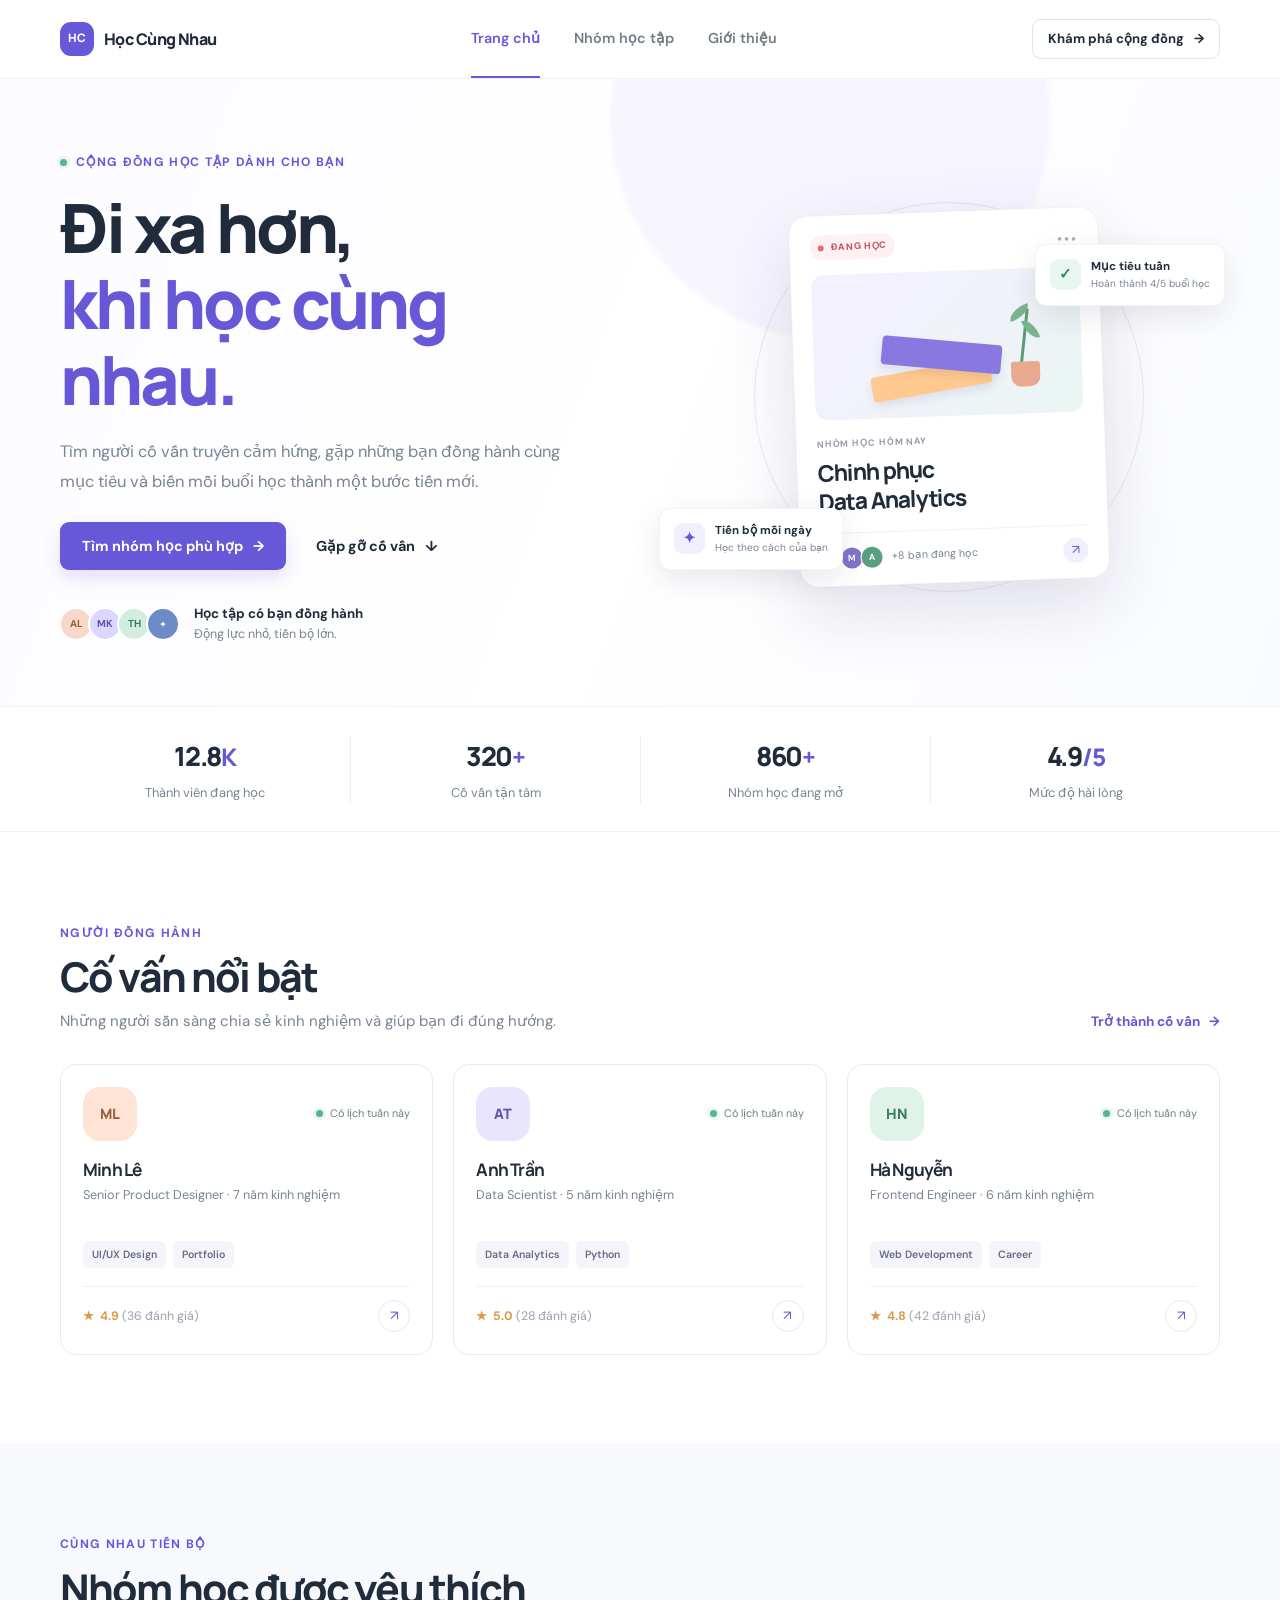
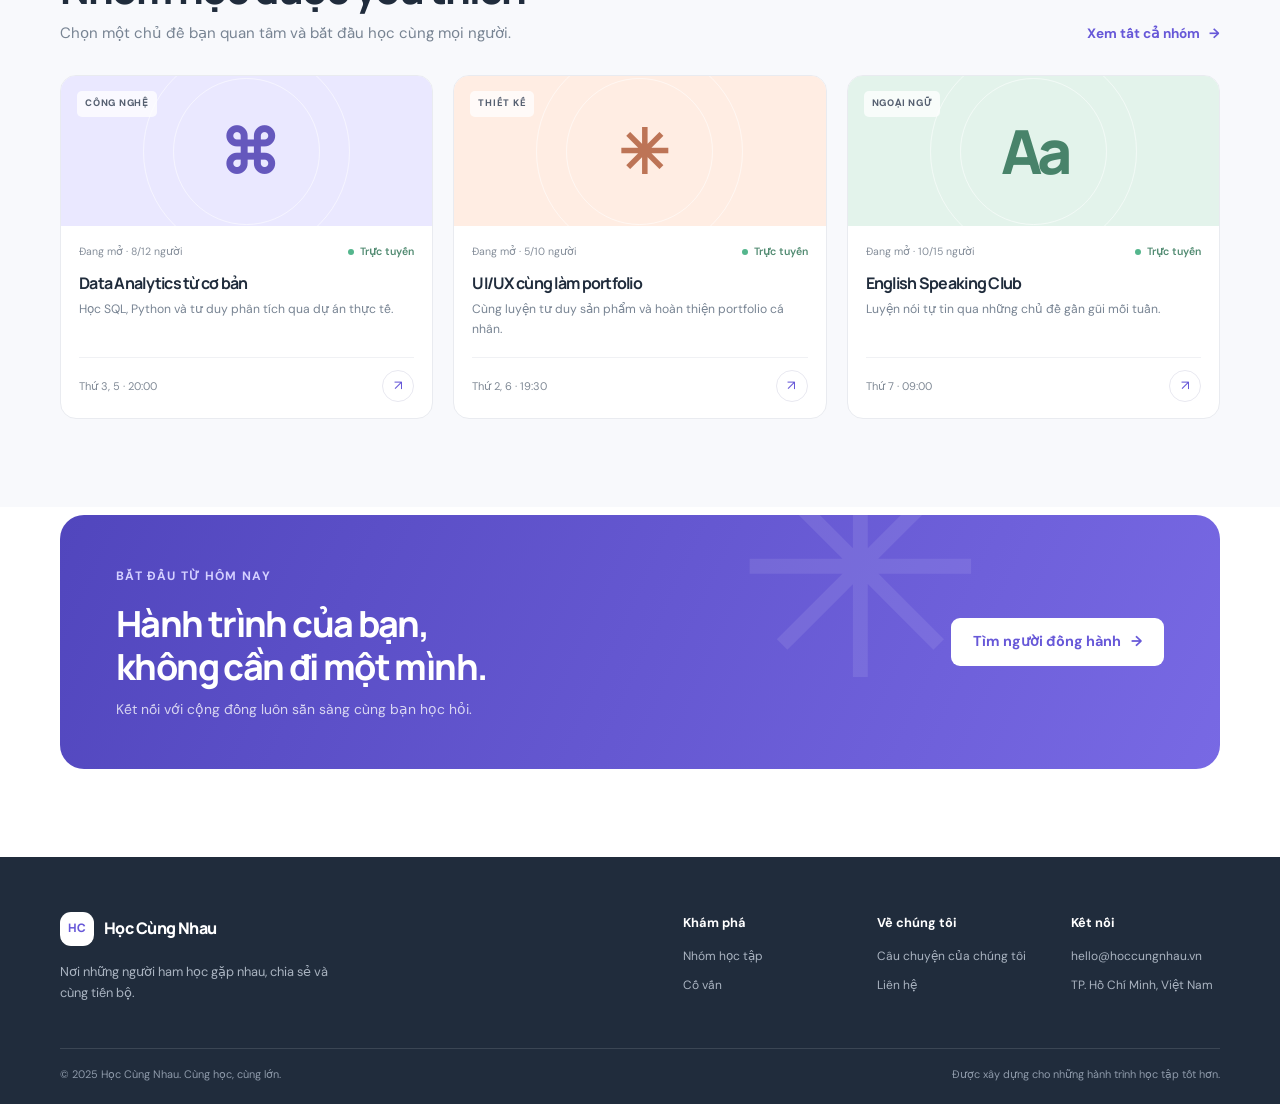
==== index.html @ ce258747 "baocaocuoiky" ====
<!doctype html>
<html lang="vi">
<head>
  <meta charset="utf-8">
  <meta name="viewport" content="width=device-width, initial-scale=1">
  <meta name="description" content="Kết nối với cố vấn và nhóm học tập phù hợp để cùng nhau tiến bộ mỗi ngày.">
  <title>Học Cùng Nhau — Kết nối cố vấn &amp; học nhóm</title>
  <link rel="stylesheet" href="style.css">
</head>
<body>
  <header class="site-header">
    <div class="container header-inner">
      <a class="brand" href="index.html" aria-label="Học Cùng Nhau - Trang chủ">
        <span class="brand-mark" aria-hidden="true">HC</span>
        <span>Học Cùng Nhau</span>
      </a>
      <nav class="main-nav" aria-label="Điều hướng chính">
        <a class="nav-link is-active" href="index.html" aria-current="page">Trang chủ</a>
        <a class="nav-link" href="study-groups.html">Nhóm học tập</a>
        <a class="nav-link" href="about.html">Giới thiệu</a>
      </nav>
      <a class="button button-small button-outline header-cta" href="study-groups.html">Khám phá cộng đồng <span aria-hidden="true">→</span></a>
    </div>
  </header>

  <main>
    <section class="hero">
      <div class="container hero-grid">
        <div class="hero-copy">
          <span class="eyebrow"><span class="status-dot" aria-hidden="true"></span> Cộng đồng học tập dành cho bạn</span>
          <h1>Đi xa hơn,<br><span class="text-gradient">khi học cùng nhau.</span></h1>
          <p class="hero-description">Tìm người cố vấn truyền cảm hứng, gặp những bạn đồng hành cùng mục tiêu và biến mỗi buổi học thành một bước tiến mới.</p>
          <div class="hero-actions">
            <a class="button button-primary" href="study-groups.html">Tìm nhóm học phù hợp <span aria-hidden="true">→</span></a>
            <a class="button button-quiet" href="#mentors">Gặp gỡ cố vấn <span aria-hidden="true">↓</span></a>
          </div>
          <div class="hero-note">
            <div class="avatar-stack" aria-hidden="true">
              <span class="avatar avatar-peach">AL</span><span class="avatar avatar-lilac">MK</span><span class="avatar avatar-mint">TH</span><span class="avatar avatar-blue">+</span>
            </div>
            <p><strong>Học tập có bạn đồng hành</strong><br>Động lực nhỏ, tiến bộ lớn.</p>
          </div>
        </div>
        <div class="hero-visual" aria-label="Minh họa nhóm học trực tuyến">
          <div class="visual-orbit orbit-one"></div>
          <div class="visual-orbit orbit-two"></div>
          <div class="visual-note note-top"><span class="note-icon note-icon-green" aria-hidden="true">✓</span><span><strong>Mục tiêu tuần</strong><small>Hoàn thành 4/5 buổi học</small></span></div>
          <div class="study-card">
            <div class="study-card-top"><span class="live-pill"><span aria-hidden="true"></span> ĐANG HỌC</span><span class="card-menu" aria-hidden="true">•••</span></div>
            <div class="study-illustration" aria-hidden="true">
              <div class="book-shape book-one"></div><div class="book-shape book-two"></div><div class="plant-stem"></div><div class="plant-leaf leaf-one"></div><div class="plant-leaf leaf-two"></div><div class="plant-pot"></div>
            </div>
            <p class="card-kicker">NHÓM HỌC HÔM NAY</p>
            <h2>Chinh phục<br>Data Analytics</h2>
            <div class="study-card-bottom"><div class="mini-avatars"><span class="mini-avatar mini-coral">L</span><span class="mini-avatar mini-violet">M</span><span class="mini-avatar mini-green">A</span></div><span>+8 bạn đang học</span><span class="arrow-circle" aria-hidden="true">↗</span></div>
          </div>
          <div class="visual-note note-bottom"><span class="note-icon note-icon-purple" aria-hidden="true">✦</span><span><strong>Tiến bộ mỗi ngày</strong><small>Học theo cách của bạn</small></span></div>
        </div>
      </div>
    </section>

    <section class="stats-section" aria-label="Thống kê cộng đồng">
      <div class="container stats-grid">
        <div class="stat-item"><strong>12.8<span>K</span></strong><span>Thành viên đang học</span></div>
        <div class="stat-item"><strong>320<span>+</span></strong><span>Cố vấn tận tâm</span></div>
        <div class="stat-item"><strong>860<span>+</span></strong><span>Nhóm học đang mở</span></div>
        <div class="stat-item"><strong>4.9<span>/5</span></strong><span>Mức độ hài lòng</span></div>
      </div>
    </section>

    <section class="section" id="mentors">
      <div class="container">
        <div class="section-heading">
          <div><span class="eyebrow">Người đồng hành</span><h2>Cố vấn nổi bật</h2><p>Những người sẵn sàng chia sẻ kinh nghiệm và giúp bạn đi đúng hướng.</p></div>
          <a class="text-link" href="about.html#contact">Trở thành cố vấn <span aria-hidden="true">→</span></a>
        </div>
        <div class="mentor-grid">
          <article class="mentor-card">
            <div class="mentor-top"><span class="mentor-avatar mentor-avatar-one">ML</span><span class="availability"><span aria-hidden="true"></span> Có lịch tuần này</span></div>
            <h3>Minh Lê</h3><p class="mentor-role">Senior Product Designer · 7 năm kinh nghiệm</p>
            <div class="tag-list"><span>UI/UX Design</span><span>Portfolio</span></div>
            <div class="mentor-footer"><span class="rating"><span aria-hidden="true">★</span> 4.9 <span class="muted">(36 đánh giá)</span></span><a class="icon-link" href="about.html#contact" aria-label="Liên hệ cố vấn Minh Lê">↗</a></div>
          </article>
          <article class="mentor-card">
            <div class="mentor-top"><span class="mentor-avatar mentor-avatar-two">AT</span><span class="availability"><span aria-hidden="true"></span> Có lịch tuần này</span></div>
            <h3>Anh Trần</h3><p class="mentor-role">Data Scientist · 5 năm kinh nghiệm</p>
            <div class="tag-list"><span>Data Analytics</span><span>Python</span></div>
            <div class="mentor-footer"><span class="rating"><span aria-hidden="true">★</span> 5.0 <span class="muted">(28 đánh giá)</span></span><a class="icon-link" href="about.html#contact" aria-label="Liên hệ cố vấn Anh Trần">↗</a></div>
          </article>
          <article class="mentor-card">
            <div class="mentor-top"><span class="mentor-avatar mentor-avatar-three">HN</span><span class="availability"><span aria-hidden="true"></span> Có lịch tuần này</span></div>
            <h3>Hà Nguyễn</h3><p class="mentor-role">Frontend Engineer · 6 năm kinh nghiệm</p>
            <div class="tag-list"><span>Web Development</span><span>Career</span></div>
            <div class="mentor-footer"><span class="rating"><span aria-hidden="true">★</span> 4.8 <span class="muted">(42 đánh giá)</span></span><a class="icon-link" href="about.html#contact" aria-label="Liên hệ cố vấn Hà Nguyễn">↗</a></div>
          </article>
        </div>
      </div>
    </section>

    <section class="section section-tinted">
      <div class="container">
        <div class="section-heading">
          <div><span class="eyebrow">Cùng nhau tiến bộ</span><h2>Nhóm học được yêu thích</h2><p>Chọn một chủ đề bạn quan tâm và bắt đầu học cùng mọi người.</p></div>
          <a class="text-link" href="study-groups.html">Xem tất cả nhóm <span aria-hidden="true">→</span></a>
        </div>
        <div class="group-grid">
          <article class="group-card"><div class="group-card-art art-lavender"><span class="art-symbol" aria-hidden="true">⌘</span><span class="group-label">CÔNG NGHỆ</span></div><div class="group-card-content"><div class="group-meta"><span>Đang mở · 8/12 người</span><span class="group-online"><span aria-hidden="true"></span> Trực tuyến</span></div><h3>Data Analytics từ cơ bản</h3><p>Học SQL, Python và tư duy phân tích qua dự án thực tế.</p><div class="group-card-footer"><span>Thứ 3, 5 · 20:00</span><a class="icon-link" href="study-groups.html" aria-label="Xem nhóm Data Analytics">↗</a></div></div></article>
          <article class="group-card"><div class="group-card-art art-peach"><span class="art-symbol" aria-hidden="true">✳</span><span class="group-label">THIẾT KẾ</span></div><div class="group-card-content"><div class="group-meta"><span>Đang mở · 5/10 người</span><span class="group-online"><span aria-hidden="true"></span> Trực tuyến</span></div><h3>UI/UX cùng làm portfolio</h3><p>Cùng luyện tư duy sản phẩm và hoàn thiện portfolio cá nhân.</p><div class="group-card-footer"><span>Thứ 2, 6 · 19:30</span><a class="icon-link" href="study-groups.html" aria-label="Xem nhóm UI/UX">↗</a></div></div></article>
          <article class="group-card"><div class="group-card-art art-mint"><span class="art-symbol" aria-hidden="true">Aa</span><span class="group-label">NGOẠI NGỮ</span></div><div class="group-card-content"><div class="group-meta"><span>Đang mở · 10/15 người</span><span class="group-online"><span aria-hidden="true"></span> Trực tuyến</span></div><h3>English Speaking Club</h3><p>Luyện nói tự tin qua những chủ đề gần gũi mỗi tuần.</p><div class="group-card-footer"><span>Thứ 7 · 09:00</span><a class="icon-link" href="study-groups.html" aria-label="Xem nhóm English Speaking Club">↗</a></div></div></article>
        </div>
      </div>
    </section>

    <section class="cta-section">
      <div class="container cta-panel"><div><span class="eyebrow eyebrow-light">Bắt đầu từ hôm nay</span><h2>Hành trình của bạn,<br>không cần đi một mình.</h2><p>Kết nối với cộng đồng luôn sẵn sàng cùng bạn học hỏi.</p></div><a class="button button-light" href="study-groups.html">Tìm người đồng hành <span aria-hidden="true">→</span></a><span class="cta-decoration" aria-hidden="true">✳</span></div>
    </section>
  </main>

  <footer class="site-footer">
    <div class="container footer-main"><div class="footer-brand"><a class="brand brand-light" href="index.html"><span class="brand-mark" aria-hidden="true">HC</span><span>Học Cùng Nhau</span></a><p>Nơi những người ham học gặp nhau, chia sẻ và cùng tiến bộ.</p></div><div class="footer-links"><div><strong>Khám phá</strong><a href="study-groups.html">Nhóm học tập</a><a href="index.html#mentors">Cố vấn</a></div><div><strong>Về chúng tôi</strong><a href="about.html">Câu chuyện của chúng tôi</a><a href="about.html#contact">Liên hệ</a></div><div><strong>Kết nối</strong><a href="mailto:hello@hoccungnhau.vn">hello@hoccungnhau.vn</a><span>TP. Hồ Chí Minh, Việt Nam</span></div></div></div>
    <div class="container footer-bottom"><span>© 2025 Học Cùng Nhau. Cùng học, cùng lớn.</span><span>Được xây dựng cho những hành trình học tập tốt hơn.</span></div>
  </footer>
</body>
</html>
---- style.css ----
@import url('https://fonts.googleapis.com/css2?family=DM+Sans:wght@400;500;600;700&family=Manrope:wght@400;500;600;700;800&display=swap');

:root {
  color-scheme: light;
  --color-ink: #202c3c;
  --color-muted: #788493;
  --color-primary: #6758d8;
  --color-primary-dark: #5143bd;
  --color-primary-soft: #f0efff;
  --color-green: #4ea988;
  --color-line: #e9ebf0;
  --color-surface: #ffffff;
  --color-surface-soft: #f8f9fc;
  --color-navy: #202c3c;
  --color-peach: #fff0e8;
  --color-lilac: #efedff;
  --color-mint: #e8f6f0;
  --font-body: "DM Sans", "Segoe UI", sans-serif;
  --font-heading: "Manrope", "Segoe UI", sans-serif;
  --container-width: 1160px;
  --radius-card: 16px;
  --radius-large: 24px;
  --shadow-card: 0 12px 36px rgba(32, 44, 60, 0.06);
}

* { box-sizing: border-box; }
html { scroll-behavior: smooth; }
body { margin: 0; color: var(--color-ink); background: var(--color-surface); font-family: var(--font-body); font-size: 15px; line-height: 1.65; -webkit-font-smoothing: antialiased; }
a { color: inherit; text-decoration: none; }
button, a { -webkit-tap-highlight-color: transparent; }
img { display: block; max-width: 100%; }
.container { width: min(var(--container-width), calc(100% - 48px)); margin-inline: auto; }
h1, h2, h3, p { margin-top: 0; }
h1, h2, h3 { font-family: var(--font-heading); letter-spacing: -0.045em; }
h1 { margin-bottom: 20px; font-size: clamp(2.7rem, 5.5vw, 4.25rem); line-height: 1.12; font-weight: 800; }
h2 { margin-bottom: 12px; font-size: clamp(1.9rem, 3.2vw, 2.6rem); line-height: 1.2; font-weight: 750; }
h3 { margin-bottom: 6px; font-size: 1.08rem; line-height: 1.4; font-weight: 700; }

.site-header { position: relative; z-index: 5; border-bottom: 1px solid rgba(32, 44, 60, 0.06); background: rgba(255,255,255,.96); }
.header-inner { min-height: 78px; display: flex; align-items: center; justify-content: space-between; gap: 30px; }
.brand { display: inline-flex; align-items: center; gap: 10px; color: var(--color-ink); font-family: var(--font-heading); font-size: 1rem; font-weight: 800; letter-spacing: -.035em; white-space: nowrap; }
.brand-mark { width: 34px; height: 34px; display: grid; place-items: center; border-radius: 11px; color: #fff; background: var(--color-primary); font-size: .73rem; letter-spacing: -.03em; }
.main-nav { height: 78px; display: flex; align-items: stretch; gap: 34px; }
.nav-link { position: relative; display: inline-flex; align-items: center; color: #727d8a; font-size: .9rem; font-weight: 600; transition: color .2s ease; }
.nav-link:hover, .nav-link.is-active { color: var(--color-primary); }
.nav-link.is-active::after { position: absolute; right: 0; bottom: 0; left: 0; height: 2px; background: var(--color-primary); content: ""; }
.button { min-height: 48px; display: inline-flex; align-items: center; justify-content: center; gap: 10px; padding: 0 21px; border: 1px solid transparent; border-radius: 9px; font-family: var(--font-body); font-size: .9rem; font-weight: 700; line-height: 1.2; transition: transform .2s ease, background .2s ease, border-color .2s ease; }
.button:hover { transform: translateY(-2px); }
.button-small { min-height: 40px; padding-inline: 15px; font-size: .82rem; }
.button-primary { color: #fff; background: var(--color-primary); box-shadow: 0 8px 18px rgba(103,88,216,.18); }
.button-primary:hover { background: var(--color-primary-dark); }
.button-outline { border-color: #e2e4ec; color: var(--color-ink); background: #fff; }
.button-outline:hover { border-color: var(--color-primary); color: var(--color-primary); }
.button-quiet { color: var(--color-ink); background: transparent; }
.button-quiet:hover { color: var(--color-primary); }
.button-dark { color: #fff; background: var(--color-navy); }
.button-dark:hover { background: #35465e; }
.button-light { color: var(--color-primary); background: #fff; }
.button-light:hover { background: #f4f2ff; }

.hero { position: relative; overflow: hidden; background: linear-gradient(110deg, #fcfbff 0%, #fff 50%, #fafbff 100%); }
.hero::before { position: absolute; top: -180px; right: 18%; width: 440px; height: 440px; border-radius: 50%; background: rgba(239,237,255,.52); filter: blur(2px); content: ""; }
.hero-grid { position: relative; min-height: 580px; display: grid; grid-template-columns: 1.02fr .98fr; align-items: center; gap: 55px; padding-block: 70px 62px; }
.hero-copy { position: relative; z-index: 1; }
.eyebrow { display: inline-flex; align-items: center; gap: 9px; margin-bottom: 16px; color: var(--color-primary); font-size: .76rem; font-weight: 700; letter-spacing: .11em; text-transform: uppercase; }
.status-dot, .availability > span, .group-online > span, .room-open > span { width: 7px; height: 7px; display: inline-block; border-radius: 50%; background: #54b68d; box-shadow: 0 0 0 3px rgba(84,182,141,.13); }
.text-gradient { color: var(--color-primary); }
.hero-description { max-width: 500px; margin-bottom: 26px; color: var(--color-muted); font-size: 1.03rem; line-height: 1.8; }
.hero-actions { display: flex; flex-wrap: wrap; align-items: center; gap: 8px; }
.hero-note { display: flex; align-items: center; gap: 14px; margin-top: 34px; }
.hero-note p { margin: 0; color: var(--color-muted); font-size: .78rem; line-height: 1.55; }
.hero-note strong { color: var(--color-ink); font-size: .83rem; }
.avatar-stack { display: flex; padding-left: 4px; }
.avatar { width: 34px; height: 34px; display: grid; place-items: center; margin-left: -5px; border: 2px solid #fff; border-radius: 50%; font-size: .63rem; font-weight: 700; }
.avatar-peach { color: #925f46; background: #f8d9c9; }.avatar-lilac { color: #5e53a9; background: #dcd7ff; }.avatar-mint { color: #36795e; background: #d1eddf; }.avatar-blue { color: #fff; background: #6d8bc8; }
.hero-visual { position: relative; min-height: 430px; display: grid; place-items: center; }
.visual-orbit { position: absolute; border: 1px solid rgba(103,88,216,.13); border-radius: 50%; }
.orbit-one { width: 390px; height: 390px; }.orbit-two { width: 310px; height: 310px; border-style: dashed; }
.study-card { position: relative; z-index: 1; width: min(310px, 76%); padding: 19px 20px 15px; border: 1px solid rgba(37,44,58,.06); border-radius: 19px; background: #fff; box-shadow: 0 24px 70px rgba(49,44,93,.15); transform: rotate(-2deg); }
.study-card-top, .study-card-bottom, .hero-card-heading, .room-progress { display: flex; align-items: center; justify-content: space-between; }
.live-pill { display: inline-flex; align-items: center; gap: 7px; padding: 5px 8px; border-radius: 20px; color: #ba5962; background: #fff0f1; font-size: .58rem; font-weight: 800; letter-spacing: .07em; }
.live-pill > span { width: 6px; height: 6px; border-radius: 50%; background: #e26b75; }
.card-menu { color: #a9aeb9; letter-spacing: 2px; }
.study-illustration { position: relative; height: 145px; overflow: hidden; margin: 15px 0 17px; border-radius: 13px; background: linear-gradient(135deg,#f5f0ff,#eaf5f3); }
.book-shape { position: absolute; bottom: 24px; width: 120px; height: 25px; border-radius: 4px; box-shadow: 0 5px 8px rgba(56,59,96,.1); }
.book-one { left: 57px; background: #ffc98f; transform: rotate(-8deg); }.book-two { left: 68px; bottom: 47px; height: 29px; background: #8978df; transform: rotate(7deg); }
.plant-stem { position: absolute; right: 55px; bottom: 51px; width: 3px; height: 54px; background: #5f9a76; transform: rotate(8deg); }
.plant-leaf { position: absolute; right: 50px; bottom: 95px; width: 22px; height: 12px; border-radius: 100% 0 100% 0; background: #79b58e; }
.leaf-one { transform: rotate(-18deg); }.leaf-two { right: 39px; bottom: 78px; transform: rotate(70deg); }
.plant-pot { position: absolute; right: 42px; bottom: 27px; width: 29px; height: 25px; border-radius: 3px 3px 10px 10px; background: #e9a98e; }
.card-kicker { margin-bottom: 7px; color: #959daa; font-size: .57rem; font-weight: 700; letter-spacing: .1em; }
.study-card h2 { margin-bottom: 16px; font-size: 1.43rem; line-height: 1.25; }
.study-card-bottom { justify-content: flex-start; gap: 8px; padding-top: 12px; border-top: 1px solid #f0f0f4; color: var(--color-muted); font-size: .67rem; }
.mini-avatars { display: flex; padding-left: 3px; }.mini-avatar { width: 23px; height: 23px; display: grid; place-items: center; margin-left: -3px; border: 1px solid #fff; border-radius: 50%; color: #fff; font-size: .55rem; font-weight: 700; }.mini-coral { background: #e69b80; }.mini-violet { background: #8374ca; }.mini-green { background: #5b9f82; }
.arrow-circle { width: 25px; height: 25px; display: grid; place-items: center; margin-left: auto; border-radius: 50%; color: var(--color-primary); background: var(--color-primary-soft); font-size: .8rem; }
.visual-note { position: absolute; z-index: 2; display: flex; align-items: center; gap: 10px; padding: 12px 14px; border: 1px solid rgba(32,44,60,.05); border-radius: 12px; background: #fff; box-shadow: 0 10px 30px rgba(32,44,60,.1); }
.visual-note strong, .visual-note small { display: block; }.visual-note strong { font-size: .72rem; }.visual-note small { color: var(--color-muted); font-size: .64rem; }
.note-top { top: 62px; right: -5px; }.note-bottom { bottom: 42px; left: -20px; }
.note-icon { width: 31px; height: 31px; display: grid; place-items: center; border-radius: 9px; font-weight: 700; }.note-icon-green { color: #398766; background: #e7f6ef; }.note-icon-purple { color: var(--color-primary); background: #f0efff; }

.stats-section { position: relative; z-index: 2; border-block: 1px solid #f0f1f5; background: #fff; }
.stats-grid { display: grid; grid-template-columns: repeat(4,1fr); padding-block: 28px; }
.stat-item { display: flex; flex-direction: column; align-items: center; gap: 3px; text-align: center; }
.stat-item + .stat-item { border-left: 1px solid #eceef2; }
.stat-item strong { font-family: var(--font-heading); font-size: 1.65rem; font-weight: 800; letter-spacing: -.05em; }.stat-item strong span { color: var(--color-primary); font-size: .92em; }
.stat-item > span { color: var(--color-muted); font-size: .8rem; }
.section { padding-block: 88px; }.section-tinted { background: var(--color-surface-soft); }
.section-heading { display: flex; align-items: end; justify-content: space-between; gap: 25px; margin-bottom: 30px; }
.section-heading .eyebrow { margin-bottom: 9px; }.section-heading h2 { margin-bottom: 8px; }.section-heading p { max-width: 520px; margin-bottom: 0; color: var(--color-muted); }
.text-link { display: inline-flex; align-items: center; gap: 9px; color: var(--color-primary); font-size: .85rem; font-weight: 700; white-space: nowrap; }.text-link:hover { color: var(--color-primary-dark); }
.mentor-grid { display: grid; grid-template-columns: repeat(3,minmax(0,1fr)); gap: 20px; }
.mentor-card { padding: 22px; border: 1px solid var(--color-line); border-radius: var(--radius-card); background: #fff; transition: box-shadow .2s ease, transform .2s ease; }.mentor-card:hover,.group-card:hover,.room-card:hover { transform: translateY(-3px); box-shadow: var(--shadow-card); }
.mentor-top { display: flex; align-items: center; justify-content: space-between; margin-bottom: 17px; }.mentor-avatar { width: 54px; height: 54px; display: grid; place-items: center; border-radius: 17px; font-family: var(--font-heading); font-size: .9rem; font-weight: 800; }.mentor-avatar-one { color: #9c5e46; background: #ffe4d5; }.mentor-avatar-two { color: #5f53ad; background: #e9e5ff; }.mentor-avatar-three { color: #3e7e65; background: #dff3e8; }
.availability { display: inline-flex; align-items: center; gap: 7px; color: #6c837b; font-size: .68rem; }
.mentor-card h3 { margin-bottom: 3px; font-size: 1.08rem; }.mentor-role { min-height: 41px; margin-bottom: 15px; color: var(--color-muted); font-size: .79rem; }
.tag-list { display: flex; flex-wrap: wrap; gap: 7px; margin-bottom: 18px; }.tag-list span { padding: 5px 9px; border-radius: 6px; color: #666b86; background: #f4f4fa; font-size: .66rem; font-weight: 600; }
.mentor-footer { display: flex; align-items: center; justify-content: space-between; padding-top: 13px; border-top: 1px solid #f0f1f4; }.rating { color: #d99a45; font-size: .77rem; font-weight: 700; }.rating > span:first-child { margin-right: 3px; }.muted { color: #9aa2ad; font-weight: 400; }.icon-link { width: 32px; height: 32px; display: grid; place-items: center; border: 1px solid #e8e8f0; border-radius: 50%; color: var(--color-primary); font-size: .85rem; transition: background .2s ease; }.icon-link:hover { background: var(--color-primary-soft); }
.group-grid { display: grid; grid-template-columns: repeat(3,minmax(0,1fr)); gap: 20px; }
.group-card { overflow: hidden; border: 1px solid var(--color-line); border-radius: var(--radius-card); background: #fff; transition: box-shadow .2s ease, transform .2s ease; }
.group-card-art { position: relative; min-height: 150px; display: grid; place-items: center; overflow: hidden; }.group-card-art::before,.group-card-art::after { position: absolute; border: 1px solid rgba(255,255,255,.55); border-radius: 50%; content: ""; }.group-card-art::before { width: 145px; height: 145px; }.group-card-art::after { width: 205px; height: 205px; }
.art-lavender { background: #eae8ff; color: #6558bd; }.art-peach { background: #ffede3; color: #bd7456; }.art-mint { background: #e3f3eb; color: #48836a; }.art-blue { background: #e3effb; color: #4c78a7; }.art-yellow { background: #f8f0d9; color: #99803c; }
.art-symbol { position: relative; z-index: 1; font-family: var(--font-heading); font-size: 3.8rem; font-weight: 800; letter-spacing: -.1em; }.group-label { position: absolute; z-index: 1; top: 15px; left: 16px; padding: 5px 8px; border-radius: 5px; color: #566071; background: rgba(255,255,255,.76); font-size: .59rem; font-weight: 800; letter-spacing: .08em; }
.group-card-content { padding: 17px 18px 16px; }.group-meta { display: flex; align-items: center; justify-content: space-between; gap: 8px; margin-bottom: 11px; color: #858e9a; font-size: .66rem; }.group-online { display: inline-flex; align-items: center; gap: 6px; color: #528b72; font-weight: 600; }.group-online > span { width: 6px; height: 6px; box-shadow: none; }
.group-card-content h3 { margin-bottom: 6px; font-size: 1rem; }.group-card-content > p { min-height: 43px; margin-bottom: 14px; color: var(--color-muted); font-size: .76rem; line-height: 1.6; }
.group-card-footer { display: flex; align-items: center; justify-content: space-between; gap: 8px; padding-top: 12px; border-top: 1px solid #f0f1f4; color: #808a96; font-size: .69rem; }
.cta-section { padding-block: 8px 88px; }.cta-panel { position: relative; display: flex; align-items: center; justify-content: space-between; gap: 30px; overflow: hidden; padding: 48px 56px; border-radius: var(--radius-large); color: #fff; background: linear-gradient(115deg,#5146bd,#7869e4); }.cta-panel > div { position: relative; z-index: 1; }.cta-panel h2 { margin-bottom: 9px; font-size: clamp(1.65rem,3vw,2.25rem); }.cta-panel p { margin-bottom: 0; color: rgba(255,255,255,.76); font-size: .87rem; }.eyebrow-light { color: #d4d0ff; }.cta-decoration { position: absolute; top: -94px; right: 20%; color: rgba(255,255,255,.09); font-size: 19rem; line-height: 1; }
.site-footer { color: #fff; background: #202c3c; }.footer-main { display: flex; justify-content: space-between; gap: 70px; padding-block: 55px 45px; }.brand-light { color: #fff; }.brand-light .brand-mark { color: var(--color-primary); background: #fff; }.footer-brand { max-width: 270px; }.footer-brand p { margin: 15px 0 0; color: #aab4c1; font-size: .8rem; }.footer-links { display: grid; grid-template-columns: repeat(3,minmax(140px,1fr)); gap: 45px; }.footer-links > div { display: flex; flex-direction: column; align-items: flex-start; gap: 9px; color: #aab4c1; font-size: .75rem; }.footer-links strong { margin-bottom: 5px; color: #fff; font-size: .8rem; }.footer-links a:hover { color: #fff; }.footer-bottom { display: flex; justify-content: space-between; gap: 20px; padding-block: 17px 20px; border-top: 1px solid rgba(255,255,255,.12); color: #8e9aaa; font-size: .68rem; }

/* Study groups and about pages */
.page-hero { overflow: hidden; background: linear-gradient(110deg,#fcfbff,#fff 68%,#f8faff); }.page-hero-grid { min-height: 405px; display: grid; grid-template-columns: 1.1fr .9fr; align-items: center; gap: 70px; padding-block: 60px; }.page-hero-grid > div:first-child > p { max-width: 540px; margin-bottom: 23px; color: var(--color-muted); font-size: .98rem; line-height: 1.8; }.page-hero h1 { font-size: clamp(2.55rem,4.7vw,3.55rem); }
.page-hero-card { padding: 24px; border: 1px solid rgba(32,44,60,.06); border-radius: 19px; background: #fff; box-shadow: 0 18px 55px rgba(49,44,93,.1); }.hero-card-heading { margin-bottom: 22px; }.room-people { display: flex; padding-left: 5px; }.room-avatar { width: 43px; height: 43px; display: grid; place-items: center; margin-left: -5px; border: 2px solid #fff; border-radius: 50%; font-size: .67rem; font-weight: 700; }.room-avatar-one { color: #935e49; background: #f7dbc9; }.room-avatar-two { color: #665bad; background: #e0dbff; }.room-avatar-three { color: #397c60; background: #d5efdf; }.room-avatar-four { color: #596c82; background: #e8eef5; }.page-hero-card h2 { margin: 18px 0 3px; font-size: 1.35rem; }.page-hero-card > p { margin-bottom: 18px; color: var(--color-muted); font-size: .79rem; }.room-progress { margin-bottom: 8px; color: #7d8794; font-size: .68rem; }.room-progress > span:first-child { display: inline-flex; align-items: center; gap: 7px; }.room-progress > span:first-child > span { width: 7px; height: 7px; border-radius: 50%; background: #54b68d; }.progress-track { height: 5px; overflow: hidden; margin-bottom: 19px; border-radius: 9px; background: #f0f0f5; }.progress-track > span { width: 65%; height: 100%; display: block; border-radius: inherit; background: #8c7ae5; }.compact-stats .stats-grid { padding-block: 22px; }
.room-grid { display: grid; grid-template-columns: repeat(3,minmax(0,1fr)); gap: 20px; }.room-card { padding: 20px; border: 1px solid var(--color-line); border-radius: var(--radius-card); background: #fff; transition: box-shadow .2s ease, transform .2s ease; }.room-card-top { display: flex; align-items: center; justify-content: space-between; gap: 8px; color: #727d8a; font-size: .68rem; }.room-type { display: inline-flex; align-items: center; gap: 6px; }.room-type > span { color: var(--color-primary); }.room-open { display: inline-flex; align-items: center; gap: 6px; color: #588a72; font-size: .64rem; font-weight: 600; }.room-open > span { width: 6px; height: 6px; box-shadow: none; }.room-card-icon { width: 52px; height: 52px; display: grid; place-items: center; margin-block: 20px 14px; border-radius: 15px; font-size: 1.55rem; }.room-icon-lilac { color: #695bbf; background: var(--color-lilac); }.room-icon-peach { color: #bb7558; background: var(--color-peach); }.room-icon-mint { color: #4b8a6e; background: var(--color-mint); }.room-card h3 { margin-bottom: 5px; }.room-card > p { min-height: 42px; margin-bottom: 17px; color: var(--color-muted); font-size: .76rem; }.room-card-bottom { display: flex; align-items: center; justify-content: space-between; gap: 10px; padding-top: 13px; border-top: 1px solid #f0f1f4; color: #818b97; font-size: .67rem; }.notice-line { display: flex; align-items: center; gap: 9px; margin: 21px 0 0; color: #7f8996; font-size: .76rem; }.notice-line > span { color: var(--color-primary); }
.filter-pills { display: flex; flex-wrap: wrap; gap: 7px; }.filter-pill { padding: 7px 12px; border: 1px solid #e6e8ed; border-radius: 20px; color: #727d8a; background: #fff; font-size: .72rem; font-weight: 600; }.filter-pill.is-selected { border-color: var(--color-primary); color: #fff; background: var(--color-primary); }.group-create-card { min-height: 320px; display: flex; flex-direction: column; align-items: flex-start; justify-content: center; padding: 25px; border-style: dashed; background: transparent; }.create-plus { width: 43px; height: 43px; display: grid; place-items: center; margin-bottom: 14px; border-radius: 13px; color: var(--color-primary); background: var(--color-primary-soft); font-size: 1.4rem; }.group-create-card h3 { max-width: 250px; font-size: 1.12rem; }.group-create-card p { margin-bottom: 16px; color: var(--color-muted); font-size: .8rem; }
.about-hero { background: linear-gradient(110deg,#fcfbff,#fff 60%,#fcfaf8); }.about-art { position: relative; min-height: 330px; display: grid; place-items: center; }.about-art-circle { position: absolute; border-radius: 50%; }.circle-back { width: 280px; height: 280px; background: #f0eeff; }.circle-front { width: 210px; height: 210px; border: 1px dashed rgba(103,88,216,.26); }.about-art-person { position: absolute; z-index: 1; display: grid; place-items: center; border: 5px solid #fff; border-radius: 23px; box-shadow: 0 12px 32px rgba(32,44,60,.12); font-family: var(--font-heading); font-weight: 800; }.about-art-person span { display: grid; width: 100%; height: 100%; place-items: center; }.person-a { top: 37px; left: 20%; width: 74px; height: 74px; color: #9b624c; background: #f7d8c6; transform: rotate(-9deg); }.person-b { top: 118px; right: 14%; width: 84px; height: 84px; color: #5c51a7; background: #dcd7ff; transform: rotate(8deg); }.person-c { bottom: 33px; left: 30%; width: 68px; height: 68px; color: #3c7c61; background: #d4eedf; transform: rotate(7deg); }.about-art-note { position: absolute; z-index: 2; display: flex; align-items: center; gap: 8px; padding: 10px 12px; border-radius: 11px; background: #fff; box-shadow: 0 9px 28px rgba(32,44,60,.11); }.about-art-note strong,.about-art-note small { display: block; }.about-art-note strong { font-size: .67rem; }.about-art-note small { color: var(--color-muted); font-size: .59rem; }.about-art-note .note-icon { width: 27px; height: 27px; font-size: .8rem; }.note-a { top: 43px; right: 0; }.note-b { bottom: 30px; left: 0; }.about-spark { position: absolute; color: #8f81df; }.spark-a { top: 32px; left: 43%; font-size: 1.4rem; }.spark-b { right: 15%; bottom: 81px; color: #e6a783; font-size: 1.2rem; }
.story-grid { display: grid; grid-template-columns: .85fr 1.15fr; gap: 100px; }.story-grid h2 { font-size: clamp(2rem,3.5vw,2.8rem); }.story-copy { max-width: 610px; color: var(--color-muted); font-size: .9rem; line-height: 1.85; }.story-copy p:last-child { margin-bottom: 0; }.story-lead { color: var(--color-ink); font-family: var(--font-heading); font-size: 1.16rem; font-weight: 600; line-height: 1.65; }
.centered-heading { justify-content: center; text-align: center; }.centered-heading p { margin-inline: auto; }.values-grid { display: grid; grid-template-columns: repeat(3,minmax(0,1fr)); gap: 20px; margin-top: 35px; }.value-card { padding: 25px; border: 1px solid var(--color-line); border-radius: var(--radius-card); background: #fff; }.value-icon { width: 45px; height: 45px; display: grid; place-items: center; margin-bottom: 18px; border-radius: 13px; font-size: 1.2rem; font-weight: 700; }.value-lilac { color: #695bbf; background: var(--color-lilac); }.value-peach { color: #bd7556; background: var(--color-peach); }.value-mint { color: #4b8a6e; background: var(--color-mint); }.value-card h3 { margin-bottom: 8px; }.value-card p { margin-bottom: 0; color: var(--color-muted); font-size: .8rem; line-height: 1.75; }
.impact-grid { display: grid; grid-template-columns: 1fr 1fr; align-items: center; gap: 80px; }.impact-grid > div:first-child > p { max-width: 440px; margin-bottom: 20px; color: var(--color-muted); }.impact-stats { display: grid; grid-template-columns: 1fr 1fr; gap: 0; border: 1px solid var(--color-line); border-radius: var(--radius-card); background: #fff; }.impact-stats > div { display: flex; flex-direction: column; gap: 3px; padding: 25px; }.impact-stats > div:nth-child(odd) { border-right: 1px solid var(--color-line); }.impact-stats > div:nth-child(-n+2) { border-bottom: 1px solid var(--color-line); }.impact-stats strong { color: var(--color-primary); font-family: var(--font-heading); font-size: 1.9rem; font-weight: 800; letter-spacing: -.05em; }.impact-stats span { color: var(--color-muted); font-size: .78rem; }
.contact-section { padding-block: 78px; color: #fff; background: linear-gradient(118deg,#283448,#202c3c 60%,#2d3452); }.contact-grid { display: grid; grid-template-columns: .85fr 1.15fr; align-items: center; gap: 85px; }.contact-copy h2 { margin-bottom: 14px; font-size: clamp(2.2rem,4vw,3.2rem); }.contact-copy > p { max-width: 390px; margin-bottom: 27px; color: #b6c0cd; font-size: .89rem; line-height: 1.8; }.contact-detail { display: flex; align-items: center; gap: 12px; margin-top: 18px; }.contact-detail-icon { width: 38px; height: 38px; display: grid; place-items: center; border-radius: 11px; color: #dbd7ff; background: rgba(255,255,255,.1); }.contact-detail small,.contact-detail span:last-child > span,.contact-detail a { display: block; }.contact-detail small { color: #aab5c3; font-size: .65rem; }.contact-detail a,.contact-detail span:last-child > span { color: #fff; font-size: .8rem; }
.contact-card { padding: 28px; border-radius: 18px; color: var(--color-ink); background: #fff; }.contact-card .eyebrow { margin-bottom: 8px; }.contact-card h3 { margin-bottom: 4px; font-size: 1.3rem; }.contact-card > p { margin-bottom: 18px; color: var(--color-muted); font-size: .78rem; }.contact-options { display: flex; flex-direction: column; gap: 8px; }.contact-options > a { display: flex; align-items: center; gap: 12px; padding: 12px; border: 1px solid #eceef2; border-radius: 11px; transition: border-color .2s ease, background .2s ease; }.contact-options > a:hover { border-color: #d8d3ff; background: #faf9ff; }.option-icon { width: 37px; height: 37px; display: grid; flex: 0 0 auto; place-items: center; border-radius: 10px; }.option-purple { color: #695bbf; background: var(--color-lilac); }.option-peach { color: #bd7556; background: var(--color-peach); }.option-green { color: #4b8a6e; background: var(--color-mint); }.contact-options strong,.contact-options small { display: block; }.contact-options strong { font-size: .77rem; }.contact-options small { color: var(--color-muted); font-size: .65rem; }.option-arrow { margin-left: auto; color: var(--color-primary); }.contact-response { margin: 14px 0 0; color: #929ba7; font-size: .67rem; }

@media (max-width: 900px) {
  .header-inner { gap: 15px; }.main-nav { gap: 20px; }.header-cta { display: none; }
  .hero-grid { gap: 20px; }.hero-visual { transform: scale(.9); }
  .page-hero-grid { gap: 35px; }.room-grid { grid-template-columns: repeat(2,minmax(0,1fr)); }.room-card:last-child { grid-column: span 2; }
  .story-grid { gap: 55px; }.contact-grid { gap: 45px; }.footer-main { gap: 35px; }.footer-links { gap: 22px; }
}
@media (max-width: 680px) {
  .container { width: min(100% - 36px, var(--container-width)); }
  .header-inner { min-height: 68px; flex-wrap: wrap; gap: 0; }.brand { font-size: .9rem; }.brand-mark { width: 31px; height: 31px; }.main-nav { order: 2; width: 100%; height: 43px; justify-content: space-between; gap: 12px; }.nav-link { font-size: .76rem; }
  h1 { font-size: clamp(2.5rem,11vw,3.45rem); }.hero-grid { grid-template-columns: 1fr; gap: 4px; padding-block: 58px 25px; }.hero-description { font-size: .94rem; }.hero-visual { min-height: 390px; transform: none; }.orbit-one { width: 335px; height: 335px; }.orbit-two { width: 270px; height: 270px; }.study-card { width: min(300px,78%); }.note-top { top: 40px; right: 0; }.note-bottom { bottom: 25px; left: 0; }
  .stats-grid { grid-template-columns: repeat(2,1fr); row-gap: 22px; padding-block: 24px; }.stat-item:nth-child(3) { border-left: 0; }.stat-item strong { font-size: 1.45rem; }.stat-item > span { font-size: .72rem; }
  .section { padding-block: 62px; }.section-heading { align-items: flex-start; flex-direction: column; gap: 14px; margin-bottom: 24px; }.section-heading p { font-size: .85rem; }.mentor-grid,.group-grid,.values-grid { grid-template-columns: 1fr; }.mentor-card { padding: 19px; }.mentor-role { min-height: 0; }.group-card-art { min-height: 140px; }.group-card-content > p { min-height: 0; }
  .cta-section { padding-block: 0 62px; }.cta-panel { align-items: flex-start; flex-direction: column; padding: 34px 26px; }.cta-decoration { top: -20px; right: -25px; font-size: 12rem; }.cta-panel h2 { font-size: 1.75rem; }.footer-main { flex-direction: column; gap: 35px; padding-block: 42px 32px; }.footer-links { grid-template-columns: repeat(2,minmax(0,1fr)); gap: 24px 15px; }.footer-bottom { flex-direction: column; gap: 5px; font-size: .65rem; }
  .page-hero-grid { grid-template-columns: 1fr; gap: 31px; padding-block: 49px 40px; }.page-hero h1 { font-size: clamp(2.35rem,10vw,3.2rem); }.page-hero-grid > div:first-child > p { font-size: .9rem; }.page-hero-card { padding: 20px; }.compact-stats .stats-grid { row-gap: 20px; }.room-grid { grid-template-columns: 1fr; }.room-card:last-child { grid-column: auto; }.room-card > p { min-height: 0; }.notice-line { align-items: flex-start; font-size: .72rem; }.filter-pills { gap: 6px; }.filter-pill { padding: 6px 9px; font-size: .66rem; }.group-create-card { min-height: 260px; }
  .about-art { min-height: 300px; }.circle-back { width: 250px; height: 250px; }.circle-front { width: 185px; height: 185px; }.person-a { left: 13%; }.person-b { right: 10%; }.person-c { left: 26%; }.note-a { right: -2px; }.note-b { left: -3px; }
  .story-grid,.impact-grid,.contact-grid { grid-template-columns: 1fr; gap: 28px; }.story-copy { font-size: .85rem; }.story-lead { font-size: 1.04rem; }.values-grid { margin-top: 25px; }.value-card { padding: 21px; }.impact-stats > div { padding: 20px; }.impact-stats strong { font-size: 1.65rem; }.contact-section { padding-block: 60px; }.contact-card { padding: 21px; }
}
@media (prefers-reduced-motion: reduce) {
  html { scroll-behavior: auto; }
  *, *::before, *::after { transition-duration: .01ms !important; }
}
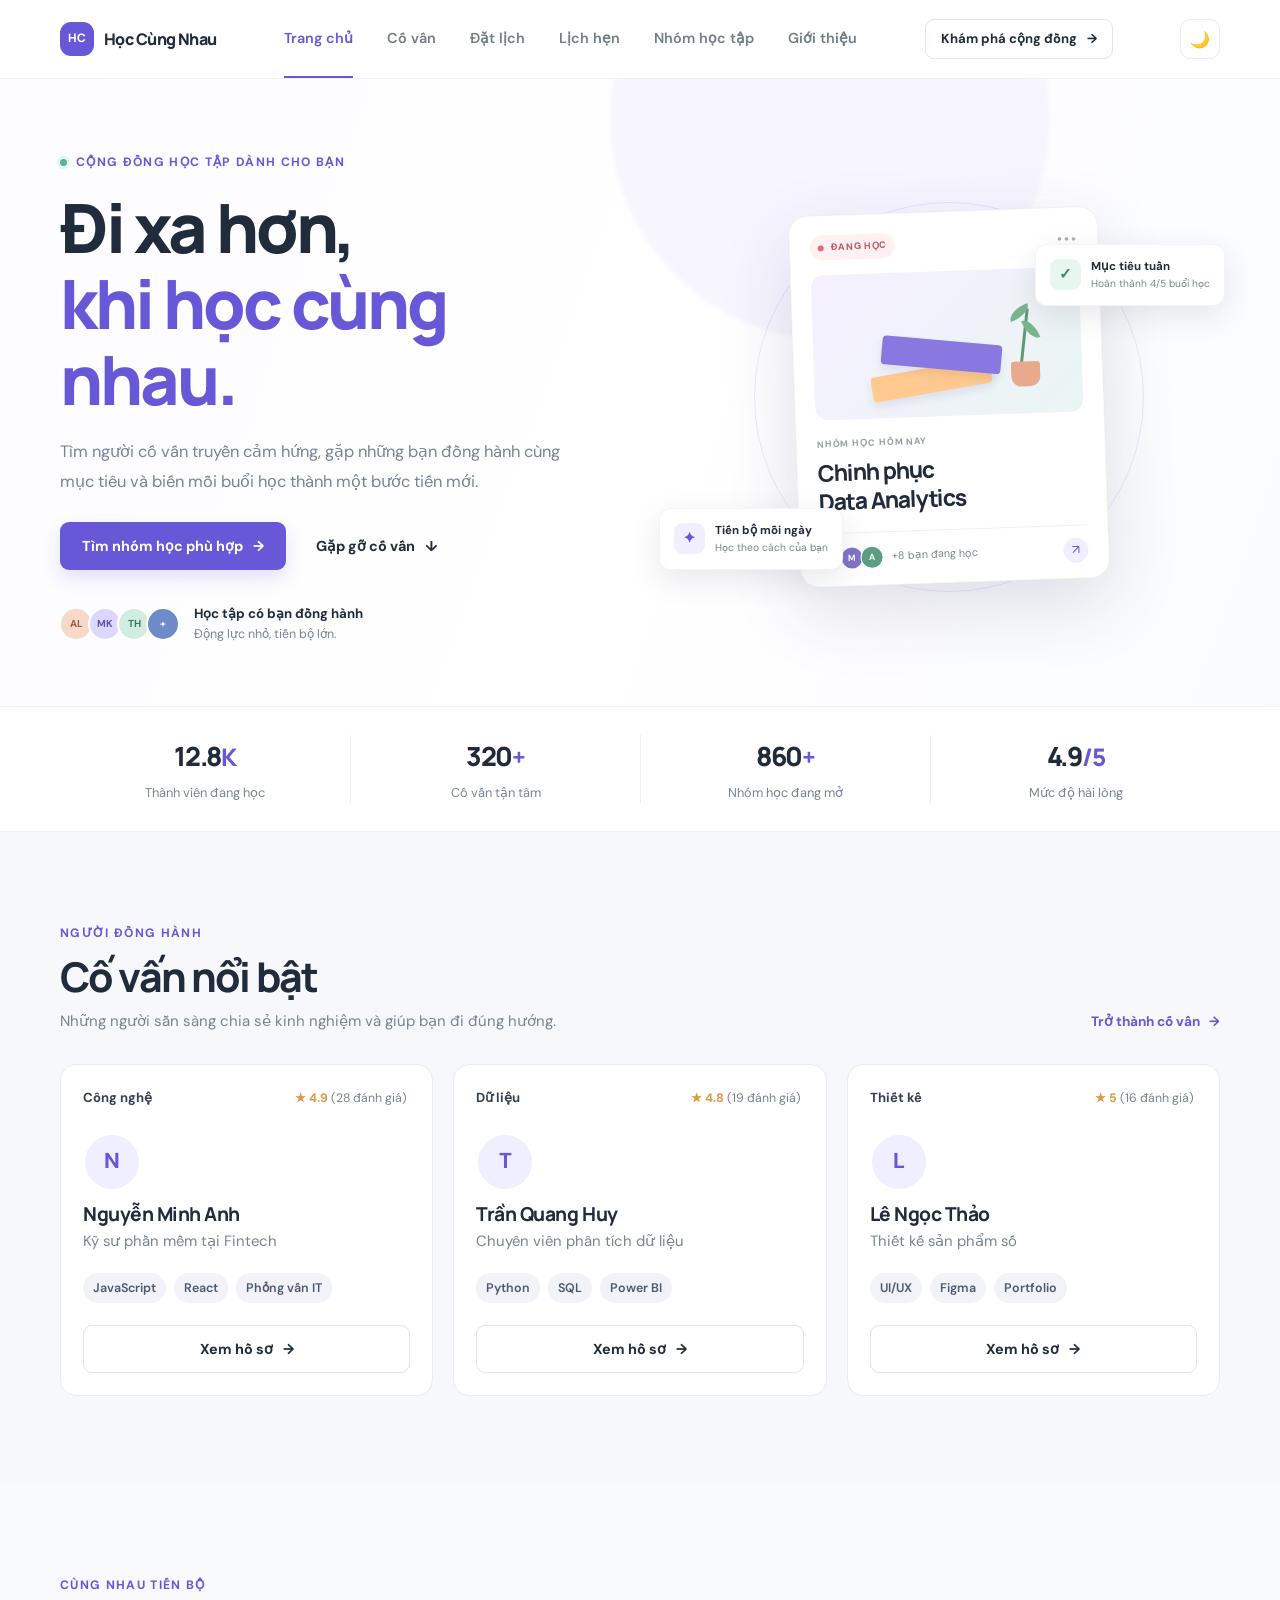
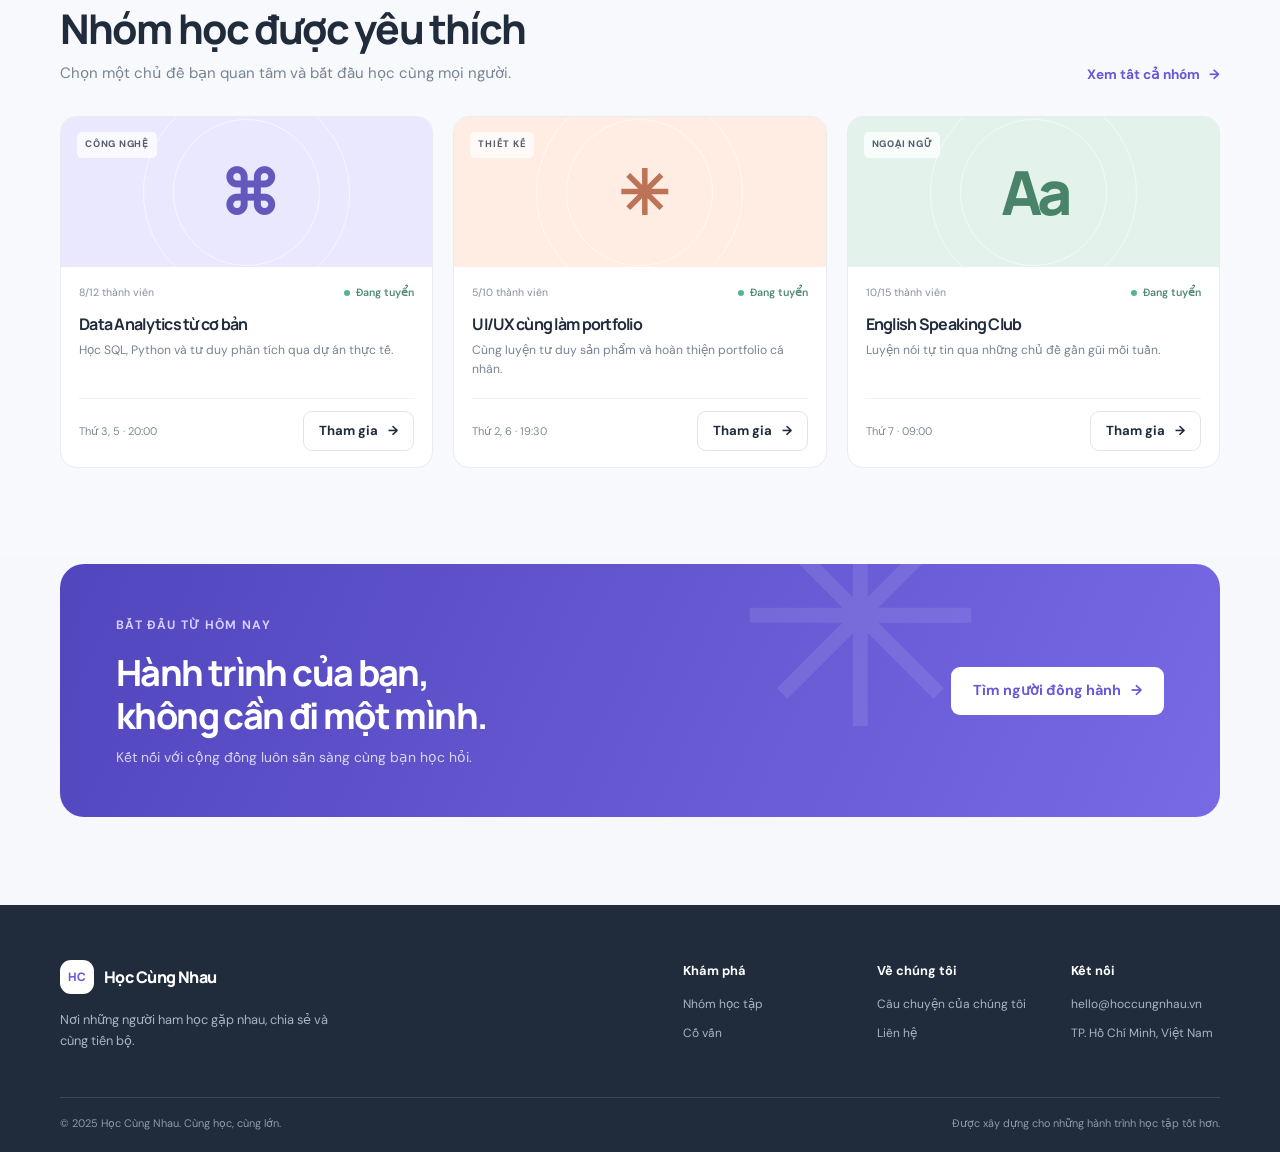
==== commit 8a501148: "Tổng hợp và tối ưu các file code" ====
--- a/index.html
+++ b/index.html
@@ -5,7 +5,10 @@
   <meta name="viewport" content="width=device-width, initial-scale=1">
   <meta name="description" content="Kết nối với cố vấn và nhóm học tập phù hợp để cùng nhau tiến bộ mỗi ngày.">
   <title>Học Cùng Nhau — Kết nối cố vấn &amp; học nhóm</title>
-  <link rel="stylesheet" href="style.css">
+  <link rel="stylesheet" href="css/style.css">
+  <script src="js/data.js" defer></script>
+  <script src="js/render.js" defer></script>
+  <script src="js/site.js" defer></script>
 </head>
 <body>
   <header class="site-header">
@@ -14,12 +17,17 @@
         <span class="brand-mark" aria-hidden="true">HC</span>
         <span>Học Cùng Nhau</span>
       </a>
-      <nav class="main-nav" aria-label="Điều hướng chính">
+      <button class="menu-toggle" type="button" data-menu-toggle aria-controls="main-navigation" aria-expanded="false" aria-label="Mở menu">☰</button>
+      <nav class="main-nav" id="main-navigation" aria-label="Điều hướng chính">
         <a class="nav-link is-active" href="index.html" aria-current="page">Trang chủ</a>
+        <a class="nav-link" href="mentors.html">Cố vấn</a>
+        <a class="nav-link" href="booking.html">Đặt lịch</a>
+        <a class="nav-link" href="appointments.html">Lịch hẹn</a>
         <a class="nav-link" href="study-groups.html">Nhóm học tập</a>
         <a class="nav-link" href="about.html">Giới thiệu</a>
       </nav>
       <a class="button button-small button-outline header-cta" href="study-groups.html">Khám phá cộng đồng <span aria-hidden="true">→</span></a>
+      <button class="theme-toggle" type="button" data-theme-toggle aria-label="Chuyển sang giao diện tối" aria-pressed="false">🌙</button>
     </div>
   </header>
 
@@ -74,25 +82,8 @@
           <div><span class="eyebrow">Người đồng hành</span><h2>Cố vấn nổi bật</h2><p>Những người sẵn sàng chia sẻ kinh nghiệm và giúp bạn đi đúng hướng.</p></div>
           <a class="text-link" href="about.html#contact">Trở thành cố vấn <span aria-hidden="true">→</span></a>
         </div>
-        <div class="mentor-grid">
-          <article class="mentor-card">
-            <div class="mentor-top"><span class="mentor-avatar mentor-avatar-one">ML</span><span class="availability"><span aria-hidden="true"></span> Có lịch tuần này</span></div>
-            <h3>Minh Lê</h3><p class="mentor-role">Senior Product Designer · 7 năm kinh nghiệm</p>
-            <div class="tag-list"><span>UI/UX Design</span><span>Portfolio</span></div>
-            <div class="mentor-footer"><span class="rating"><span aria-hidden="true">★</span> 4.9 <span class="muted">(36 đánh giá)</span></span><a class="icon-link" href="about.html#contact" aria-label="Liên hệ cố vấn Minh Lê">↗</a></div>
-          </article>
-          <article class="mentor-card">
-            <div class="mentor-top"><span class="mentor-avatar mentor-avatar-two">AT</span><span class="availability"><span aria-hidden="true"></span> Có lịch tuần này</span></div>
-            <h3>Anh Trần</h3><p class="mentor-role">Data Scientist · 5 năm kinh nghiệm</p>
-            <div class="tag-list"><span>Data Analytics</span><span>Python</span></div>
-            <div class="mentor-footer"><span class="rating"><span aria-hidden="true">★</span> 5.0 <span class="muted">(28 đánh giá)</span></span><a class="icon-link" href="about.html#contact" aria-label="Liên hệ cố vấn Anh Trần">↗</a></div>
-          </article>
-          <article class="mentor-card">
-            <div class="mentor-top"><span class="mentor-avatar mentor-avatar-three">HN</span><span class="availability"><span aria-hidden="true"></span> Có lịch tuần này</span></div>
-            <h3>Hà Nguyễn</h3><p class="mentor-role">Frontend Engineer · 6 năm kinh nghiệm</p>
-            <div class="tag-list"><span>Web Development</span><span>Career</span></div>
-            <div class="mentor-footer"><span class="rating"><span aria-hidden="true">★</span> 4.8 <span class="muted">(42 đánh giá)</span></span><a class="icon-link" href="about.html#contact" aria-label="Liên hệ cố vấn Hà Nguyễn">↗</a></div>
-          </article>
+        <div class="mentor-grid" id="featured-mentor-list" aria-live="polite">
+          <p class="loading-state">Đang tải cố vấn nổi bật...</p>
         </div>
       </div>
     </section>
@@ -103,10 +94,8 @@
           <div><span class="eyebrow">Cùng nhau tiến bộ</span><h2>Nhóm học được yêu thích</h2><p>Chọn một chủ đề bạn quan tâm và bắt đầu học cùng mọi người.</p></div>
           <a class="text-link" href="study-groups.html">Xem tất cả nhóm <span aria-hidden="true">→</span></a>
         </div>
-        <div class="group-grid">
-          <article class="group-card"><div class="group-card-art art-lavender"><span class="art-symbol" aria-hidden="true">⌘</span><span class="group-label">CÔNG NGHỆ</span></div><div class="group-card-content"><div class="group-meta"><span>Đang mở · 8/12 người</span><span class="group-online"><span aria-hidden="true"></span> Trực tuyến</span></div><h3>Data Analytics từ cơ bản</h3><p>Học SQL, Python và tư duy phân tích qua dự án thực tế.</p><div class="group-card-footer"><span>Thứ 3, 5 · 20:00</span><a class="icon-link" href="study-groups.html" aria-label="Xem nhóm Data Analytics">↗</a></div></div></article>
-          <article class="group-card"><div class="group-card-art art-peach"><span class="art-symbol" aria-hidden="true">✳</span><span class="group-label">THIẾT KẾ</span></div><div class="group-card-content"><div class="group-meta"><span>Đang mở · 5/10 người</span><span class="group-online"><span aria-hidden="true"></span> Trực tuyến</span></div><h3>UI/UX cùng làm portfolio</h3><p>Cùng luyện tư duy sản phẩm và hoàn thiện portfolio cá nhân.</p><div class="group-card-footer"><span>Thứ 2, 6 · 19:30</span><a class="icon-link" href="study-groups.html" aria-label="Xem nhóm UI/UX">↗</a></div></div></article>
-          <article class="group-card"><div class="group-card-art art-mint"><span class="art-symbol" aria-hidden="true">Aa</span><span class="group-label">NGOẠI NGỮ</span></div><div class="group-card-content"><div class="group-meta"><span>Đang mở · 10/15 người</span><span class="group-online"><span aria-hidden="true"></span> Trực tuyến</span></div><h3>English Speaking Club</h3><p>Luyện nói tự tin qua những chủ đề gần gũi mỗi tuần.</p><div class="group-card-footer"><span>Thứ 7 · 09:00</span><a class="icon-link" href="study-groups.html" aria-label="Xem nhóm English Speaking Club">↗</a></div></div></article>
+        <div class="group-grid" id="featured-group-list" aria-live="polite">
+          <p class="loading-state">Đang tải nhóm học nổi bật...</p>
         </div>
       </div>
     </section>
--- a/css/style.css
+++ b/css/style.css
@@ -0,0 +1,310 @@
+@import url('https://fonts.googleapis.com/css2?family=DM+Sans:wght@400;500;600;700&family=Manrope:wght@400;500;600;700;800&display=swap');
+
+:root {
+  color-scheme: light;
+  --color-ink: #202c3c;
+  --color-muted: #788493;
+  --color-primary: #6758d8;
+  --color-primary-dark: #5143bd;
+  --color-primary-soft: #f0efff;
+  --color-green: #4ea988;
+  --color-line: #e9ebf0;
+  --color-surface: #ffffff;
+  --color-surface-soft: #f8f9fc;
+  --color-navy: #202c3c;
+  --color-peach: #fff0e8;
+  --color-lilac: #efedff;
+  --color-mint: #e8f6f0;
+  --primary-color: var(--color-primary);
+  --bg-color: var(--color-surface);
+  --text-color: var(--color-ink);
+  --card-bg: var(--color-surface);
+  --font-body: "DM Sans", "Segoe UI", sans-serif;
+  --font-heading: "Manrope", "Segoe UI", sans-serif;
+  --font-size-xs: .68rem;
+  --font-size-sm: .8rem;
+  --font-size-md: .94rem;
+  --font-size-lg: 1.15rem;
+  --font-size-xl: 1.5rem;
+  --space-1: .25rem;
+  --space-2: .5rem;
+  --space-3: .75rem;
+  --space-4: 1rem;
+  --space-5: 1.5rem;
+  --space-6: 2rem;
+  --space-7: 3rem;
+  --space-8: 4rem;
+  --container-width: 1160px;
+  --radius-card: 16px;
+  --radius-large: 24px;
+  --shadow-card: 0 12px 36px rgba(32, 44, 60, 0.06);
+}
+
+* { box-sizing: border-box; }
+html { scroll-behavior: smooth; }
+body { margin: 0; color: var(--color-ink); background: var(--color-surface); font-family: var(--font-body); font-size: 15px; line-height: 1.65; -webkit-font-smoothing: antialiased; }
+a { color: inherit; text-decoration: none; }
+button, a { -webkit-tap-highlight-color: transparent; }
+img { display: block; max-width: 100%; }
+.container { width: min(var(--container-width), calc(100% - 48px)); margin-inline: auto; }
+h1, h2, h3, p { margin-top: 0; }
+h1, h2, h3 { font-family: var(--font-heading); letter-spacing: -0.045em; }
+h1 { margin-bottom: 20px; font-size: clamp(2.7rem, 5.5vw, 4.25rem); line-height: 1.12; font-weight: 800; }
+h2 { margin-bottom: 12px; font-size: clamp(1.9rem, 3.2vw, 2.6rem); line-height: 1.2; font-weight: 750; }
+h3 { margin-bottom: 6px; font-size: 1.08rem; line-height: 1.4; font-weight: 700; }
+
+.site-header { position: relative; z-index: 5; border-bottom: 1px solid rgba(32, 44, 60, 0.06); background: rgba(255,255,255,.96); }
+.header-inner { min-height: 78px; display: flex; align-items: center; justify-content: space-between; gap: 30px; }
+.brand { display: inline-flex; align-items: center; gap: 10px; color: var(--color-ink); font-family: var(--font-heading); font-size: 1rem; font-weight: 800; letter-spacing: -.035em; white-space: nowrap; }
+.brand-mark { width: 34px; height: 34px; display: grid; place-items: center; border-radius: 11px; color: #fff; background: var(--color-primary); font-size: .73rem; letter-spacing: -.03em; }
+.main-nav { height: 78px; display: flex; align-items: stretch; gap: 34px; }
+.nav-link { position: relative; display: inline-flex; align-items: center; color: #727d8a; font-size: .9rem; font-weight: 600; transition: color .2s ease; }
+.nav-link:hover, .nav-link.is-active { color: var(--color-primary); }
+.nav-link.is-active::after { position: absolute; right: 0; bottom: 0; left: 0; height: 2px; background: var(--color-primary); content: ""; }
+.menu-toggle, .theme-toggle { min-width: 40px; min-height: 40px; display: inline-grid; place-items: center; border: 1px solid var(--color-line); border-radius: 10px; color: var(--color-ink); background: var(--color-surface); cursor: pointer; }
+.menu-toggle { display: none; }
+.theme-toggle { font-size: 1rem; }
+.button { min-height: 48px; display: inline-flex; align-items: center; justify-content: center; gap: 10px; padding: 0 21px; border: 1px solid transparent; border-radius: 9px; font-family: var(--font-body); font-size: .9rem; font-weight: 700; line-height: 1.2; transition: transform .2s ease, background .2s ease, border-color .2s ease; }
+.button:hover { transform: translateY(-2px); }
+.button-small { min-height: 40px; padding-inline: 15px; font-size: .82rem; }
+.button-primary { color: #fff; background: var(--color-primary); box-shadow: 0 8px 18px rgba(103,88,216,.18); }
+.button-primary:hover { background: var(--color-primary-dark); }
+.button-outline { border-color: #e2e4ec; color: var(--color-ink); background: #fff; }
+.button-outline:hover { border-color: var(--color-primary); color: var(--color-primary); }
+.button-quiet { color: var(--color-ink); background: transparent; }
+.button-quiet:hover { color: var(--color-primary); }
+.button-dark { color: #fff; background: var(--color-navy); }
+.button-dark:hover { background: #35465e; }
+.button-light { color: var(--color-primary); background: #fff; }
+.button-light:hover { background: #f4f2ff; }
+
+.hero { position: relative; overflow: hidden; background: linear-gradient(110deg, #fcfbff 0%, #fff 50%, #fafbff 100%); }
+.hero::before { position: absolute; top: -180px; right: 18%; width: 440px; height: 440px; border-radius: 50%; background: rgba(239,237,255,.52); filter: blur(2px); content: ""; }
+.hero-grid { position: relative; min-height: 580px; display: grid; grid-template-columns: 1.02fr .98fr; align-items: center; gap: 55px; padding-block: 70px 62px; }
+.hero-copy { position: relative; z-index: 1; }
+.eyebrow { display: inline-flex; align-items: center; gap: 9px; margin-bottom: 16px; color: var(--color-primary); font-size: .76rem; font-weight: 700; letter-spacing: .11em; text-transform: uppercase; }
+.status-dot, .availability > span, .group-online > span, .room-open > span { width: 7px; height: 7px; display: inline-block; border-radius: 50%; background: #54b68d; box-shadow: 0 0 0 3px rgba(84,182,141,.13); }
+.text-gradient { color: var(--color-primary); }
+.hero-description { max-width: 500px; margin-bottom: 26px; color: var(--color-muted); font-size: 1.03rem; line-height: 1.8; }
+.hero-actions { display: flex; flex-wrap: wrap; align-items: center; gap: 8px; }
+.hero-note { display: flex; align-items: center; gap: 14px; margin-top: 34px; }
+.hero-note p { margin: 0; color: var(--color-muted); font-size: .78rem; line-height: 1.55; }
+.hero-note strong { color: var(--color-ink); font-size: .83rem; }
+.avatar-stack { display: flex; padding-left: 4px; }
+.avatar { width: 34px; height: 34px; display: grid; place-items: center; margin-left: -5px; border: 2px solid #fff; border-radius: 50%; font-size: .63rem; font-weight: 700; }
+.avatar-peach { color: #925f46; background: #f8d9c9; }.avatar-lilac { color: #5e53a9; background: #dcd7ff; }.avatar-mint { color: #36795e; background: #d1eddf; }.avatar-blue { color: #fff; background: #6d8bc8; }
+.hero-visual { position: relative; min-height: 430px; display: grid; place-items: center; }
+.visual-orbit { position: absolute; border: 1px solid rgba(103,88,216,.13); border-radius: 50%; }
+.orbit-one { width: 390px; height: 390px; }.orbit-two { width: 310px; height: 310px; border-style: dashed; }
+.study-card { position: relative; z-index: 1; width: min(310px, 76%); padding: 19px 20px 15px; border: 1px solid rgba(37,44,58,.06); border-radius: 19px; background: #fff; box-shadow: 0 24px 70px rgba(49,44,93,.15); transform: rotate(-2deg); }
+.study-card-top, .study-card-bottom, .hero-card-heading, .room-progress { display: flex; align-items: center; justify-content: space-between; }
+.live-pill { display: inline-flex; align-items: center; gap: 7px; padding: 5px 8px; border-radius: 20px; color: #ba5962; background: #fff0f1; font-size: .58rem; font-weight: 800; letter-spacing: .07em; }
+.live-pill > span { width: 6px; height: 6px; border-radius: 50%; background: #e26b75; }
+.card-menu { color: #a9aeb9; letter-spacing: 2px; }
+.study-illustration { position: relative; height: 145px; overflow: hidden; margin: 15px 0 17px; border-radius: 13px; background: linear-gradient(135deg,#f5f0ff,#eaf5f3); }
+.book-shape { position: absolute; bottom: 24px; width: 120px; height: 25px; border-radius: 4px; box-shadow: 0 5px 8px rgba(56,59,96,.1); }
+.book-one { left: 57px; background: #ffc98f; transform: rotate(-8deg); }.book-two { left: 68px; bottom: 47px; height: 29px; background: #8978df; transform: rotate(7deg); }
+.plant-stem { position: absolute; right: 55px; bottom: 51px; width: 3px; height: 54px; background: #5f9a76; transform: rotate(8deg); }
+.plant-leaf { position: absolute; right: 50px; bottom: 95px; width: 22px; height: 12px; border-radius: 100% 0 100% 0; background: #79b58e; }
+.leaf-one { transform: rotate(-18deg); }.leaf-two { right: 39px; bottom: 78px; transform: rotate(70deg); }
+.plant-pot { position: absolute; right: 42px; bottom: 27px; width: 29px; height: 25px; border-radius: 3px 3px 10px 10px; background: #e9a98e; }
+.card-kicker { margin-bottom: 7px; color: #959daa; font-size: .57rem; font-weight: 700; letter-spacing: .1em; }
+.study-card h2 { margin-bottom: 16px; font-size: 1.43rem; line-height: 1.25; }
+.study-card-bottom { justify-content: flex-start; gap: 8px; padding-top: 12px; border-top: 1px solid #f0f0f4; color: var(--color-muted); font-size: .67rem; }
+.mini-avatars { display: flex; padding-left: 3px; }.mini-avatar { width: 23px; height: 23px; display: grid; place-items: center; margin-left: -3px; border: 1px solid #fff; border-radius: 50%; color: #fff; font-size: .55rem; font-weight: 700; }.mini-coral { background: #e69b80; }.mini-violet { background: #8374ca; }.mini-green { background: #5b9f82; }
+.arrow-circle { width: 25px; height: 25px; display: grid; place-items: center; margin-left: auto; border-radius: 50%; color: var(--color-primary); background: var(--color-primary-soft); font-size: .8rem; }
+.visual-note { position: absolute; z-index: 2; display: flex; align-items: center; gap: 10px; padding: 12px 14px; border: 1px solid rgba(32,44,60,.05); border-radius: 12px; background: #fff; box-shadow: 0 10px 30px rgba(32,44,60,.1); }
+.visual-note strong, .visual-note small { display: block; }.visual-note strong { font-size: .72rem; }.visual-note small { color: var(--color-muted); font-size: .64rem; }
+.note-top { top: 62px; right: -5px; }.note-bottom { bottom: 42px; left: -20px; }
+.note-icon { width: 31px; height: 31px; display: grid; place-items: center; border-radius: 9px; font-weight: 700; }.note-icon-green { color: #398766; background: #e7f6ef; }.note-icon-purple { color: var(--color-primary); background: #f0efff; }
+
+.stats-section { position: relative; z-index: 2; border-block: 1px solid #f0f1f5; background: #fff; }
+.stats-grid { display: grid; grid-template-columns: repeat(4,1fr); padding-block: 28px; }
+.stat-item { display: flex; flex-direction: column; align-items: center; gap: 3px; text-align: center; }
+.stat-item + .stat-item { border-left: 1px solid #eceef2; }
+.stat-item strong { font-family: var(--font-heading); font-size: 1.65rem; font-weight: 800; letter-spacing: -.05em; }.stat-item strong span { color: var(--color-primary); font-size: .92em; }
+.stat-item > span { color: var(--color-muted); font-size: .8rem; }
+.section { padding-block: 88px; }.section-tinted { background: var(--color-surface-soft); }
+.section-heading { display: flex; align-items: end; justify-content: space-between; gap: 25px; margin-bottom: 30px; }
+.section-heading .eyebrow { margin-bottom: 9px; }.section-heading h2 { margin-bottom: 8px; }.section-heading p { max-width: 520px; margin-bottom: 0; color: var(--color-muted); }
+.text-link { display: inline-flex; align-items: center; gap: 9px; color: var(--color-primary); font-size: .85rem; font-weight: 700; white-space: nowrap; }.text-link:hover { color: var(--color-primary-dark); }
+.mentor-grid { display: grid; grid-template-columns: repeat(3,minmax(0,1fr)); gap: 20px; }
+.mentor-card { padding: 22px; border: 1px solid var(--color-line); border-radius: var(--radius-card); background: #fff; transition: box-shadow .2s ease, transform .2s ease; }.mentor-card:hover,.group-card:hover,.room-card:hover { transform: translateY(-3px); box-shadow: var(--shadow-card); }
+.mentor-top { display: flex; align-items: center; justify-content: space-between; margin-bottom: 17px; }.mentor-avatar { width: 54px; height: 54px; display: grid; place-items: center; border-radius: 17px; font-family: var(--font-heading); font-size: .9rem; font-weight: 800; }.mentor-avatar-one { color: #9c5e46; background: #ffe4d5; }.mentor-avatar-two { color: #5f53ad; background: #e9e5ff; }.mentor-avatar-three { color: #3e7e65; background: #dff3e8; }
+.availability { display: inline-flex; align-items: center; gap: 7px; color: #6c837b; font-size: .68rem; }
+.mentor-card h3 { margin-bottom: 3px; font-size: 1.08rem; }.mentor-role { min-height: 41px; margin-bottom: 15px; color: var(--color-muted); font-size: .79rem; }
+.tag-list { display: flex; flex-wrap: wrap; gap: 7px; margin-bottom: 18px; }.tag-list span { padding: 5px 9px; border-radius: 6px; color: #666b86; background: #f4f4fa; font-size: .66rem; font-weight: 600; }
+.mentor-footer { display: flex; align-items: center; justify-content: space-between; padding-top: 13px; border-top: 1px solid #f0f1f4; }.rating { color: #d99a45; font-size: .77rem; font-weight: 700; }.rating > span:first-child { margin-right: 3px; }.muted { color: #9aa2ad; font-weight: 400; }.icon-link { width: 32px; height: 32px; display: grid; place-items: center; border: 1px solid #e8e8f0; border-radius: 50%; color: var(--color-primary); font-size: .85rem; transition: background .2s ease; }.icon-link:hover { background: var(--color-primary-soft); }
+.group-grid { display: grid; grid-template-columns: repeat(3,minmax(0,1fr)); gap: 20px; }
+.group-card { overflow: hidden; border: 1px solid var(--color-line); border-radius: var(--radius-card); background: #fff; transition: box-shadow .2s ease, transform .2s ease; }
+.group-card-art { position: relative; min-height: 150px; display: grid; place-items: center; overflow: hidden; }.group-card-art::before,.group-card-art::after { position: absolute; border: 1px solid rgba(255,255,255,.55); border-radius: 50%; content: ""; }.group-card-art::before { width: 145px; height: 145px; }.group-card-art::after { width: 205px; height: 205px; }
+.art-lavender { background: #eae8ff; color: #6558bd; }.art-peach { background: #ffede3; color: #bd7456; }.art-mint { background: #e3f3eb; color: #48836a; }.art-blue { background: #e3effb; color: #4c78a7; }.art-yellow { background: #f8f0d9; color: #99803c; }
+.art-symbol { position: relative; z-index: 1; font-family: var(--font-heading); font-size: 3.8rem; font-weight: 800; letter-spacing: -.1em; }.group-label { position: absolute; z-index: 1; top: 15px; left: 16px; padding: 5px 8px; border-radius: 5px; color: #566071; background: rgba(255,255,255,.76); font-size: .59rem; font-weight: 800; letter-spacing: .08em; }
+.group-card-content { padding: 17px 18px 16px; }.group-meta { display: flex; align-items: center; justify-content: space-between; gap: 8px; margin-bottom: 11px; color: #858e9a; font-size: .66rem; }.group-online { display: inline-flex; align-items: center; gap: 6px; color: #528b72; font-weight: 600; }.group-online > span { width: 6px; height: 6px; box-shadow: none; }
+.group-card-content h3 { margin-bottom: 6px; font-size: 1rem; }.group-card-content > p { min-height: 43px; margin-bottom: 14px; color: var(--color-muted); font-size: .76rem; line-height: 1.6; }
+.group-card-footer { display: flex; align-items: center; justify-content: space-between; gap: 8px; padding-top: 12px; border-top: 1px solid #f0f1f4; color: #808a96; font-size: .69rem; }
+.cta-section { padding-block: 8px 88px; }.cta-panel { position: relative; display: flex; align-items: center; justify-content: space-between; gap: 30px; overflow: hidden; padding: 48px 56px; border-radius: var(--radius-large); color: #fff; background: linear-gradient(115deg,#5146bd,#7869e4); }.cta-panel > div { position: relative; z-index: 1; }.cta-panel h2 { margin-bottom: 9px; font-size: clamp(1.65rem,3vw,2.25rem); }.cta-panel p { margin-bottom: 0; color: rgba(255,255,255,.76); font-size: .87rem; }.eyebrow-light { color: #d4d0ff; }.cta-decoration { position: absolute; top: -94px; right: 20%; color: rgba(255,255,255,.09); font-size: 19rem; line-height: 1; }
+.site-footer { color: #fff; background: #202c3c; }.footer-main { display: flex; justify-content: space-between; gap: 70px; padding-block: 55px 45px; }.brand-light { color: #fff; }.brand-light .brand-mark { color: var(--color-primary); background: #fff; }.footer-brand { max-width: 270px; }.footer-brand p { margin: 15px 0 0; color: #aab4c1; font-size: .8rem; }.footer-links { display: grid; grid-template-columns: repeat(3,minmax(140px,1fr)); gap: 45px; }.footer-links > div { display: flex; flex-direction: column; align-items: flex-start; gap: 9px; color: #aab4c1; font-size: .75rem; }.footer-links strong { margin-bottom: 5px; color: #fff; font-size: .8rem; }.footer-links a:hover { color: #fff; }.footer-bottom { display: flex; justify-content: space-between; gap: 20px; padding-block: 17px 20px; border-top: 1px solid rgba(255,255,255,.12); color: #8e9aaa; font-size: .68rem; }
+
+/* Study groups and about pages */
+.page-hero { overflow: hidden; background: linear-gradient(110deg,#fcfbff,#fff 68%,#f8faff); }.page-hero-grid { min-height: 405px; display: grid; grid-template-columns: 1.1fr .9fr; align-items: center; gap: 70px; padding-block: 60px; }.page-hero-grid > div:first-child > p { max-width: 540px; margin-bottom: 23px; color: var(--color-muted); font-size: .98rem; line-height: 1.8; }.page-hero h1 { font-size: clamp(2.55rem,4.7vw,3.55rem); }
+.page-hero-card { padding: 24px; border: 1px solid rgba(32,44,60,.06); border-radius: 19px; background: #fff; box-shadow: 0 18px 55px rgba(49,44,93,.1); }.hero-card-heading { margin-bottom: 22px; }.room-people { display: flex; padding-left: 5px; }.room-avatar { width: 43px; height: 43px; display: grid; place-items: center; margin-left: -5px; border: 2px solid #fff; border-radius: 50%; font-size: .67rem; font-weight: 700; }.room-avatar-one { color: #935e49; background: #f7dbc9; }.room-avatar-two { color: #665bad; background: #e0dbff; }.room-avatar-three { color: #397c60; background: #d5efdf; }.room-avatar-four { color: #596c82; background: #e8eef5; }.page-hero-card h2 { margin: 18px 0 3px; font-size: 1.35rem; }.page-hero-card > p { margin-bottom: 18px; color: var(--color-muted); font-size: .79rem; }.room-progress { margin-bottom: 8px; color: #7d8794; font-size: .68rem; }.room-progress > span:first-child { display: inline-flex; align-items: center; gap: 7px; }.room-progress > span:first-child > span { width: 7px; height: 7px; border-radius: 50%; background: #54b68d; }.progress-track { height: 5px; overflow: hidden; margin-bottom: 19px; border-radius: 9px; background: #f0f0f5; }.progress-track > span { width: 65%; height: 100%; display: block; border-radius: inherit; background: #8c7ae5; }.compact-stats .stats-grid { padding-block: 22px; }
+.room-grid { display: grid; grid-template-columns: repeat(3,minmax(0,1fr)); gap: 20px; }.room-card { padding: 20px; border: 1px solid var(--color-line); border-radius: var(--radius-card); background: #fff; transition: box-shadow .2s ease, transform .2s ease; }.room-card-top { display: flex; align-items: center; justify-content: space-between; gap: 8px; color: #727d8a; font-size: .68rem; }.room-type { display: inline-flex; align-items: center; gap: 6px; }.room-type > span { color: var(--color-primary); }.room-open { display: inline-flex; align-items: center; gap: 6px; color: #588a72; font-size: .64rem; font-weight: 600; }.room-open > span { width: 6px; height: 6px; box-shadow: none; }.room-card-icon { width: 52px; height: 52px; display: grid; place-items: center; margin-block: 20px 14px; border-radius: 15px; font-size: 1.55rem; }.room-icon-lilac { color: #695bbf; background: var(--color-lilac); }.room-icon-peach { color: #bb7558; background: var(--color-peach); }.room-icon-mint { color: #4b8a6e; background: var(--color-mint); }.room-card h3 { margin-bottom: 5px; }.room-card > p { min-height: 42px; margin-bottom: 17px; color: var(--color-muted); font-size: .76rem; }.room-card-bottom { display: flex; align-items: center; justify-content: space-between; gap: 10px; padding-top: 13px; border-top: 1px solid #f0f1f4; color: #818b97; font-size: .67rem; }.notice-line { display: flex; align-items: center; gap: 9px; margin: 21px 0 0; color: #7f8996; font-size: .76rem; }.notice-line > span { color: var(--color-primary); }
+.filter-pills { display: flex; flex-wrap: wrap; gap: 7px; }.filter-pill { padding: 7px 12px; border: 1px solid #e6e8ed; border-radius: 20px; color: #727d8a; background: #fff; font-size: .72rem; font-weight: 600; }.filter-pill.is-selected { border-color: var(--color-primary); color: #fff; background: var(--color-primary); }.group-create-card { min-height: 320px; display: flex; flex-direction: column; align-items: flex-start; justify-content: center; padding: 25px; border-style: dashed; background: transparent; }.create-plus { width: 43px; height: 43px; display: grid; place-items: center; margin-bottom: 14px; border-radius: 13px; color: var(--color-primary); background: var(--color-primary-soft); font-size: 1.4rem; }.group-create-card h3 { max-width: 250px; font-size: 1.12rem; }.group-create-card p { margin-bottom: 16px; color: var(--color-muted); font-size: .8rem; }
+.about-hero { background: linear-gradient(110deg,#fcfbff,#fff 60%,#fcfaf8); }.about-art { position: relative; min-height: 330px; display: grid; place-items: center; }.about-art-circle { position: absolute; border-radius: 50%; }.circle-back { width: 280px; height: 280px; background: #f0eeff; }.circle-front { width: 210px; height: 210px; border: 1px dashed rgba(103,88,216,.26); }.about-art-person { position: absolute; z-index: 1; display: grid; place-items: center; border: 5px solid #fff; border-radius: 23px; box-shadow: 0 12px 32px rgba(32,44,60,.12); font-family: var(--font-heading); font-weight: 800; }.about-art-person span { display: grid; width: 100%; height: 100%; place-items: center; }.person-a { top: 37px; left: 20%; width: 74px; height: 74px; color: #9b624c; background: #f7d8c6; transform: rotate(-9deg); }.person-b { top: 118px; right: 14%; width: 84px; height: 84px; color: #5c51a7; background: #dcd7ff; transform: rotate(8deg); }.person-c { bottom: 33px; left: 30%; width: 68px; height: 68px; color: #3c7c61; background: #d4eedf; transform: rotate(7deg); }.about-art-note { position: absolute; z-index: 2; display: flex; align-items: center; gap: 8px; padding: 10px 12px; border-radius: 11px; background: #fff; box-shadow: 0 9px 28px rgba(32,44,60,.11); }.about-art-note strong,.about-art-note small { display: block; }.about-art-note strong { font-size: .67rem; }.about-art-note small { color: var(--color-muted); font-size: .59rem; }.about-art-note .note-icon { width: 27px; height: 27px; font-size: .8rem; }.note-a { top: 43px; right: 0; }.note-b { bottom: 30px; left: 0; }.about-spark { position: absolute; color: #8f81df; }.spark-a { top: 32px; left: 43%; font-size: 1.4rem; }.spark-b { right: 15%; bottom: 81px; color: #e6a783; font-size: 1.2rem; }
+.story-grid { display: grid; grid-template-columns: .85fr 1.15fr; gap: 100px; }.story-grid h2 { font-size: clamp(2rem,3.5vw,2.8rem); }.story-copy { max-width: 610px; color: var(--color-muted); font-size: .9rem; line-height: 1.85; }.story-copy p:last-child { margin-bottom: 0; }.story-lead { color: var(--color-ink); font-family: var(--font-heading); font-size: 1.16rem; font-weight: 600; line-height: 1.65; }
+.centered-heading { justify-content: center; text-align: center; }.centered-heading p { margin-inline: auto; }.values-grid { display: grid; grid-template-columns: repeat(3,minmax(0,1fr)); gap: 20px; margin-top: 35px; }.value-card { padding: 25px; border: 1px solid var(--color-line); border-radius: var(--radius-card); background: #fff; }.value-icon { width: 45px; height: 45px; display: grid; place-items: center; margin-bottom: 18px; border-radius: 13px; font-size: 1.2rem; font-weight: 700; }.value-lilac { color: #695bbf; background: var(--color-lilac); }.value-peach { color: #bd7556; background: var(--color-peach); }.value-mint { color: #4b8a6e; background: var(--color-mint); }.value-card h3 { margin-bottom: 8px; }.value-card p { margin-bottom: 0; color: var(--color-muted); font-size: .8rem; line-height: 1.75; }
+.impact-grid { display: grid; grid-template-columns: 1fr 1fr; align-items: center; gap: 80px; }.impact-grid > div:first-child > p { max-width: 440px; margin-bottom: 20px; color: var(--color-muted); }.impact-stats { display: grid; grid-template-columns: 1fr 1fr; gap: 0; border: 1px solid var(--color-line); border-radius: var(--radius-card); background: #fff; }.impact-stats > div { display: flex; flex-direction: column; gap: 3px; padding: 25px; }.impact-stats > div:nth-child(odd) { border-right: 1px solid var(--color-line); }.impact-stats > div:nth-child(-n+2) { border-bottom: 1px solid var(--color-line); }.impact-stats strong { color: var(--color-primary); font-family: var(--font-heading); font-size: 1.9rem; font-weight: 800; letter-spacing: -.05em; }.impact-stats span { color: var(--color-muted); font-size: .78rem; }
+.contact-section { padding-block: 78px; color: #fff; background: linear-gradient(118deg,#283448,#202c3c 60%,#2d3452); }.contact-grid { display: grid; grid-template-columns: .85fr 1.15fr; align-items: center; gap: 85px; }.contact-copy h2 { margin-bottom: 14px; font-size: clamp(2.2rem,4vw,3.2rem); }.contact-copy > p { max-width: 390px; margin-bottom: 27px; color: #b6c0cd; font-size: .89rem; line-height: 1.8; }.contact-detail { display: flex; align-items: center; gap: 12px; margin-top: 18px; }.contact-detail-icon { width: 38px; height: 38px; display: grid; place-items: center; border-radius: 11px; color: #dbd7ff; background: rgba(255,255,255,.1); }.contact-detail small,.contact-detail span:last-child > span,.contact-detail a { display: block; }.contact-detail small { color: #aab5c3; font-size: .65rem; }.contact-detail a,.contact-detail span:last-child > span { color: #fff; font-size: .8rem; }
+.contact-card { padding: 28px; border-radius: 18px; color: var(--color-ink); background: #fff; }.contact-card .eyebrow { margin-bottom: 8px; }.contact-card h3 { margin-bottom: 4px; font-size: 1.3rem; }.contact-card > p { margin-bottom: 18px; color: var(--color-muted); font-size: .78rem; }.contact-options { display: flex; flex-direction: column; gap: 8px; }.contact-options > a { display: flex; align-items: center; gap: 12px; padding: 12px; border: 1px solid #eceef2; border-radius: 11px; transition: border-color .2s ease, background .2s ease; }.contact-options > a:hover { border-color: #d8d3ff; background: #faf9ff; }.option-icon { width: 37px; height: 37px; display: grid; flex: 0 0 auto; place-items: center; border-radius: 10px; }.option-purple { color: #695bbf; background: var(--color-lilac); }.option-peach { color: #bd7556; background: var(--color-peach); }.option-green { color: #4b8a6e; background: var(--color-mint); }.contact-options strong,.contact-options small { display: block; }.contact-options strong { font-size: .77rem; }.contact-options small { color: var(--color-muted); font-size: .65rem; }.option-arrow { margin-left: auto; color: var(--color-primary); }.contact-response { margin: 14px 0 0; color: #929ba7; font-size: .67rem; }
+
+@media (max-width: 900px) {
+  .header-inner { position: relative; gap: 15px; }.main-nav { display: none; }.main-nav.is-open { position: absolute; top: calc(100% + 1px); right: 0; left: 0; z-index: 12; height: auto; display: grid; gap: 0; padding: 8px; border: 1px solid var(--color-line); border-radius: 12px; background: var(--color-surface); box-shadow: 0 16px 35px rgba(32,44,60,.14); }.main-nav.is-open .nav-link { min-height: 42px; padding: 8px 12px; }.main-nav.is-open .nav-link.is-active::after { display: none; }.menu-toggle { display: inline-grid; margin-left: auto; }.header-cta { display: none; }
+  .hero-grid { gap: 20px; }.hero-visual { transform: scale(.9); }
+  .page-hero-grid { gap: 35px; }.room-grid { grid-template-columns: repeat(2,minmax(0,1fr)); }.room-card:last-child { grid-column: span 2; }
+  .story-grid { gap: 55px; }.contact-grid { gap: 45px; }.footer-main { gap: 35px; }.footer-links { gap: 22px; }
+}
+@media (max-width: 680px) {
+  .container { width: min(100% - 36px, var(--container-width)); }
+  .header-inner { min-height: 68px; flex-wrap: wrap; gap: 8px; }.brand { font-size: .9rem; }.brand-mark { width: 31px; height: 31px; }.main-nav.is-open { order: initial; width: 100%; }.nav-link { font-size: .76rem; }
+  h1 { font-size: clamp(2.5rem,11vw,3.45rem); }.hero-grid { grid-template-columns: 1fr; gap: 4px; padding-block: 58px 25px; }.hero-description { font-size: .94rem; }.hero-visual { min-height: 390px; transform: none; }.orbit-one { width: 335px; height: 335px; }.orbit-two { width: 270px; height: 270px; }.study-card { width: min(300px,78%); }.note-top { top: 40px; right: 0; }.note-bottom { bottom: 25px; left: 0; }
+  .stats-grid { grid-template-columns: repeat(2,1fr); row-gap: 22px; padding-block: 24px; }.stat-item:nth-child(3) { border-left: 0; }.stat-item strong { font-size: 1.45rem; }.stat-item > span { font-size: .72rem; }
+  .section { padding-block: 62px; }.section-heading { align-items: flex-start; flex-direction: column; gap: 14px; margin-bottom: 24px; }.section-heading p { font-size: .85rem; }.mentor-grid,.group-grid,.values-grid { grid-template-columns: 1fr; }.mentor-card { padding: 19px; }.mentor-role { min-height: 0; }.group-card-art { min-height: 140px; }.group-card-content > p { min-height: 0; }
+  .cta-section { padding-block: 0 62px; }.cta-panel { align-items: flex-start; flex-direction: column; padding: 34px 26px; }.cta-decoration { top: -20px; right: -25px; font-size: 12rem; }.cta-panel h2 { font-size: 1.75rem; }.footer-main { flex-direction: column; gap: 35px; padding-block: 42px 32px; }.footer-links { grid-template-columns: repeat(2,minmax(0,1fr)); gap: 24px 15px; }.footer-bottom { flex-direction: column; gap: 5px; font-size: .65rem; }
+  .page-hero-grid { grid-template-columns: 1fr; gap: 31px; padding-block: 49px 40px; }.page-hero h1 { font-size: clamp(2.35rem,10vw,3.2rem); }.page-hero-grid > div:first-child > p { font-size: .9rem; }.page-hero-card { padding: 20px; }.compact-stats .stats-grid { row-gap: 20px; }.room-grid { grid-template-columns: 1fr; }.room-card:last-child { grid-column: auto; }.room-card > p { min-height: 0; }.notice-line { align-items: flex-start; font-size: .72rem; }.filter-pills { gap: 6px; }.filter-pill { padding: 6px 9px; font-size: .66rem; }.group-create-card { min-height: 260px; }
+  .about-art { min-height: 300px; }.circle-back { width: 250px; height: 250px; }.circle-front { width: 185px; height: 185px; }.person-a { left: 13%; }.person-b { right: 10%; }.person-c { left: 26%; }.note-a { right: -2px; }.note-b { left: -3px; }
+  .story-grid,.impact-grid,.contact-grid { grid-template-columns: 1fr; gap: 28px; }.story-copy { font-size: .85rem; }.story-lead { font-size: 1.04rem; }.values-grid { margin-top: 25px; }.value-card { padding: 21px; }.impact-stats > div { padding: 20px; }.impact-stats strong { font-size: 1.65rem; }.contact-section { padding-block: 60px; }.contact-card { padding: 21px; }
+}
+@media (prefers-reduced-motion: reduce) {
+  html { scroll-behavior: auto; }
+  *, *::before, *::after { transition-duration: .01ms !important; }
+}
+
+.directory-controls { display: flex; gap: 12px; margin: 0 0 8px; }
+.directory-controls input, .directory-controls select { min-height: 44px; padding: 10px 13px; border: 1px solid var(--color-line); border-radius: 9px; color: var(--color-ink); background: var(--color-surface); font: inherit; }
+.directory-controls input { flex: 1; min-width: 0; }
+.feature-status { min-height: 1.4em; margin: 8px 0 16px; color: var(--color-muted); font-size: .82rem; }
+.visually-hidden { position: absolute; width: 1px; height: 1px; overflow: hidden; clip: rect(0,0,0,0); white-space: nowrap; clip-path: inset(50%); }
+.skill-tag { border: 0; cursor: pointer; font: inherit; }
+.skill-tag.active, .skill-tag[aria-pressed="true"] { color: #fff; background: var(--color-primary); }
+.mentor-grid[aria-live], .group-grid[aria-live] { min-height: 140px; }
+.content-width { width: min(var(--container-width), calc(100% - 48px)); margin-inline: auto; }
+.detail-main { min-height: 65vh; padding-block: 42px 72px; }
+.profile-card { max-width: 800px; margin: 0 auto; padding: clamp(24px, 5vw, 52px); border: 1px solid var(--color-line); border-radius: var(--radius-card); background: var(--color-surface); box-shadow: var(--shadow-card); }
+.profile-heading { display: flex; align-items: center; gap: 22px; padding-bottom: 26px; border-bottom: 1px solid var(--color-line); }
+.card-topline { display: flex; align-items: center; justify-content: space-between; gap: 8px; }
+.field-label { display: inline-block; color: var(--color-primary); font-size: .82rem; font-weight: 700; }
+.review-count { color: var(--color-muted); font-weight: 400; }
+.mentor-card > .avatar { width: 58px; height: 58px; margin: 24px 0 12px; border-radius: 50%; color: var(--color-primary); background: var(--color-primary-soft); font-size: 1.35rem; font-weight: 800; }
+.mentor-card h2 { margin: 0; font-size: 1.2rem; letter-spacing: -.025em; }
+.mentor-title { min-height: 28px; margin: 3px 0 16px; color: var(--color-muted); font-size: .93rem; }
+.tags { display: flex; flex-wrap: wrap; gap: 8px; }
+.tag { display: inline-block; padding: 5px 10px; border: 0; border-radius: 999px; color: #4c5870; background: #f1f3f8; font-size: .78rem; font-weight: 600; }
+.mentor-card .button { width: 100%; margin-top: 22px; }
+.avatar-large { flex: 0 0 82px; width: 82px; height: 82px; margin: 0; font-size: 1.8rem; }
+.profile-heading h1 { margin: 4px 0 0; font-size: clamp(1.7rem, 4vw, 2.4rem); line-height: 1.2; }
+.profile-section { padding: 23px 0; border-bottom: 1px solid var(--color-line); }
+.profile-section h2 { margin: 0 0 10px; font-size: 1.08rem; }
+.bio, .loading-state, .empty-state { color: var(--color-muted); }
+.availability-list { display: flex; flex-wrap: wrap; gap: 10px; margin: 0; padding: 0; list-style: none; }
+.availability-list li { padding: 9px 13px; border: 1px solid var(--color-line); border-radius: 8px; color: var(--color-muted); }
+.appointments-main { min-height: 70vh; padding-block: 55px 80px; }
+.appointments-main h1 { margin: 0; font-size: clamp(2rem, 4vw, 3rem); }
+.appointment-list { display: grid; gap: 14px; margin: 22px 0 0; padding: 0; list-style: none; }
+.appointment-list li { padding: 20px; border: 1px solid var(--color-line); border-radius: var(--radius-card); background: var(--color-surface); box-shadow: var(--shadow-card); }
+.appointment-list h2 { margin: 0 0 10px; font-size: 1.15rem; }
+.appointment-list p { margin: 6px 0; color: var(--color-muted); overflow-wrap: anywhere; }
+.appointment-list button { margin-top: 12px; padding: 9px 13px; border: 1px solid var(--color-line); border-radius: 8px; color: var(--color-ink); background: var(--color-surface); cursor: pointer; }
+[data-reveal] { opacity: 0; transform: translateY(14px); transition: opacity .45s ease, transform .45s ease; }
+[data-reveal].is-visible { opacity: 1; transform: none; }
+
+html[data-theme="dark"] {
+  color-scheme: dark;
+  --color-ink: #edf2fb;
+  --color-muted: #a7b3c5;
+  --color-primary: #a59aff;
+  --color-primary-dark: #8d80ee;
+  --color-primary-soft: #302d4c;
+  --color-line: #343c4d;
+  --color-surface: #171d29;
+  --color-surface-soft: #111722;
+  --color-navy: #101621;
+  --primary-color: var(--color-primary);
+  --bg-color: var(--color-surface-soft);
+  --text-color: var(--color-ink);
+  --card-bg: var(--color-surface);
+}
+html[data-theme="dark"] body { color: var(--color-ink); background: var(--color-surface-soft); }
+html[data-theme="dark"] .site-header,
+html[data-theme="dark"] .stats-section,
+html[data-theme="dark"] .mentor-card,
+html[data-theme="dark"] .group-card,
+html[data-theme="dark"] .room-card,
+html[data-theme="dark"] .page-hero-card,
+html[data-theme="dark"] .value-card,
+html[data-theme="dark"] .impact-stats,
+html[data-theme="dark"] .contact-card,
+html[data-theme="dark"] .visual-note,
+html[data-theme="dark"] .study-card,
+html[data-theme="dark"] .profile-card,
+html[data-theme="dark"] .appointment-list li { border-color: var(--color-line); background: var(--color-surface); }
+html[data-theme="dark"] .hero,
+html[data-theme="dark"] .page-hero,
+html[data-theme="dark"] .section-tinted { background: var(--color-surface-soft); }
+html[data-theme="dark"] .button-outline,
+html[data-theme="dark"] .directory-controls input,
+html[data-theme="dark"] .directory-controls select,
+html[data-theme="dark"] .filter-pill,
+html[data-theme="dark"] .appointment-list button { border-color: var(--color-line); color: var(--color-ink); background: var(--color-surface); }
+html[data-theme="dark"] .tag-list span,
+html[data-theme="dark"] .tag,
+html[data-theme="dark"] .icon-link { border-color: var(--color-line); color: var(--color-ink); background: #252d3b; }
+html[data-theme="dark"] .nav-link,
+html[data-theme="dark"] .mentor-role,
+html[data-theme="dark"] .section-heading p,
+html[data-theme="dark"] .group-card-content > p,
+html[data-theme="dark"] .room-card > p,
+html[data-theme="dark"] .appointment-list p { color: var(--color-muted); }
+html[data-theme="dark"] .group-card-art { filter: brightness(.78); }
+html[data-theme="dark"] .contact-card { color: var(--color-ink); }
+html[data-theme="dark"] .contact-options > a { border-color: var(--color-line); }
+html[data-theme="dark"] .profile-section,
+html[data-theme="dark"] .profile-heading { border-color: var(--color-line); }
+html[data-theme="light"] {
+  color-scheme: light;
+  --bg: #f7f8fc;
+  --surface: #ffffff;
+  --card: #ffffff;
+  --card-raised: #ffffff;
+  --line: #e8ebf2;
+  --text: #202b3c;
+  --muted: #68758a;
+  --cyan: #4768e8;
+  --cyan-deep: #eef0ff;
+  --danger: #b42336;
+  --success: #21835f;
+}
+html[data-theme="light"] body { color: #202b3c; background: #f7f8fc; }
+html[data-theme="light"] .panel { border-color: #e8ebf2; background: #fff; }
+html[data-theme="light"] input,
+html[data-theme="light"] select,
+html[data-theme="light"] textarea { border-color: #d7dce6; color: #202b3c; background: #fff; }
+html[data-theme="light"] label,
+html[data-theme="light"] .field-label,
+html[data-theme="light"] .button-secondary,
+html[data-theme="light"] .slot-button { color: #344054; }
+html[data-theme="light"] .slot-button { border-color: #d7dce6; background: #fff; }
+html[data-theme="light"] .slot-button.is-selected { color: #3452c5; background: #eef0ff; }
+html[data-theme="light"] .nav-links { color: #68758a; }
+html[data-theme="light"] .nav-links.is-open { background: #fff; }
+html[data-theme="light"] .success-details dd { color: #202b3c; }
+
+@media (max-width: 680px) {
+  .directory-controls { flex-direction: column; }
+  .profile-heading { align-items: flex-start; gap: 14px; }
+  .avatar-large { flex-basis: 62px; width: 62px; height: 62px; }
+  .profile-heading .rating { white-space: normal; }
+}
+@media (prefers-reduced-motion: reduce) {
+  [data-reveal] { opacity: 1; transform: none; transition: none; }
+}
